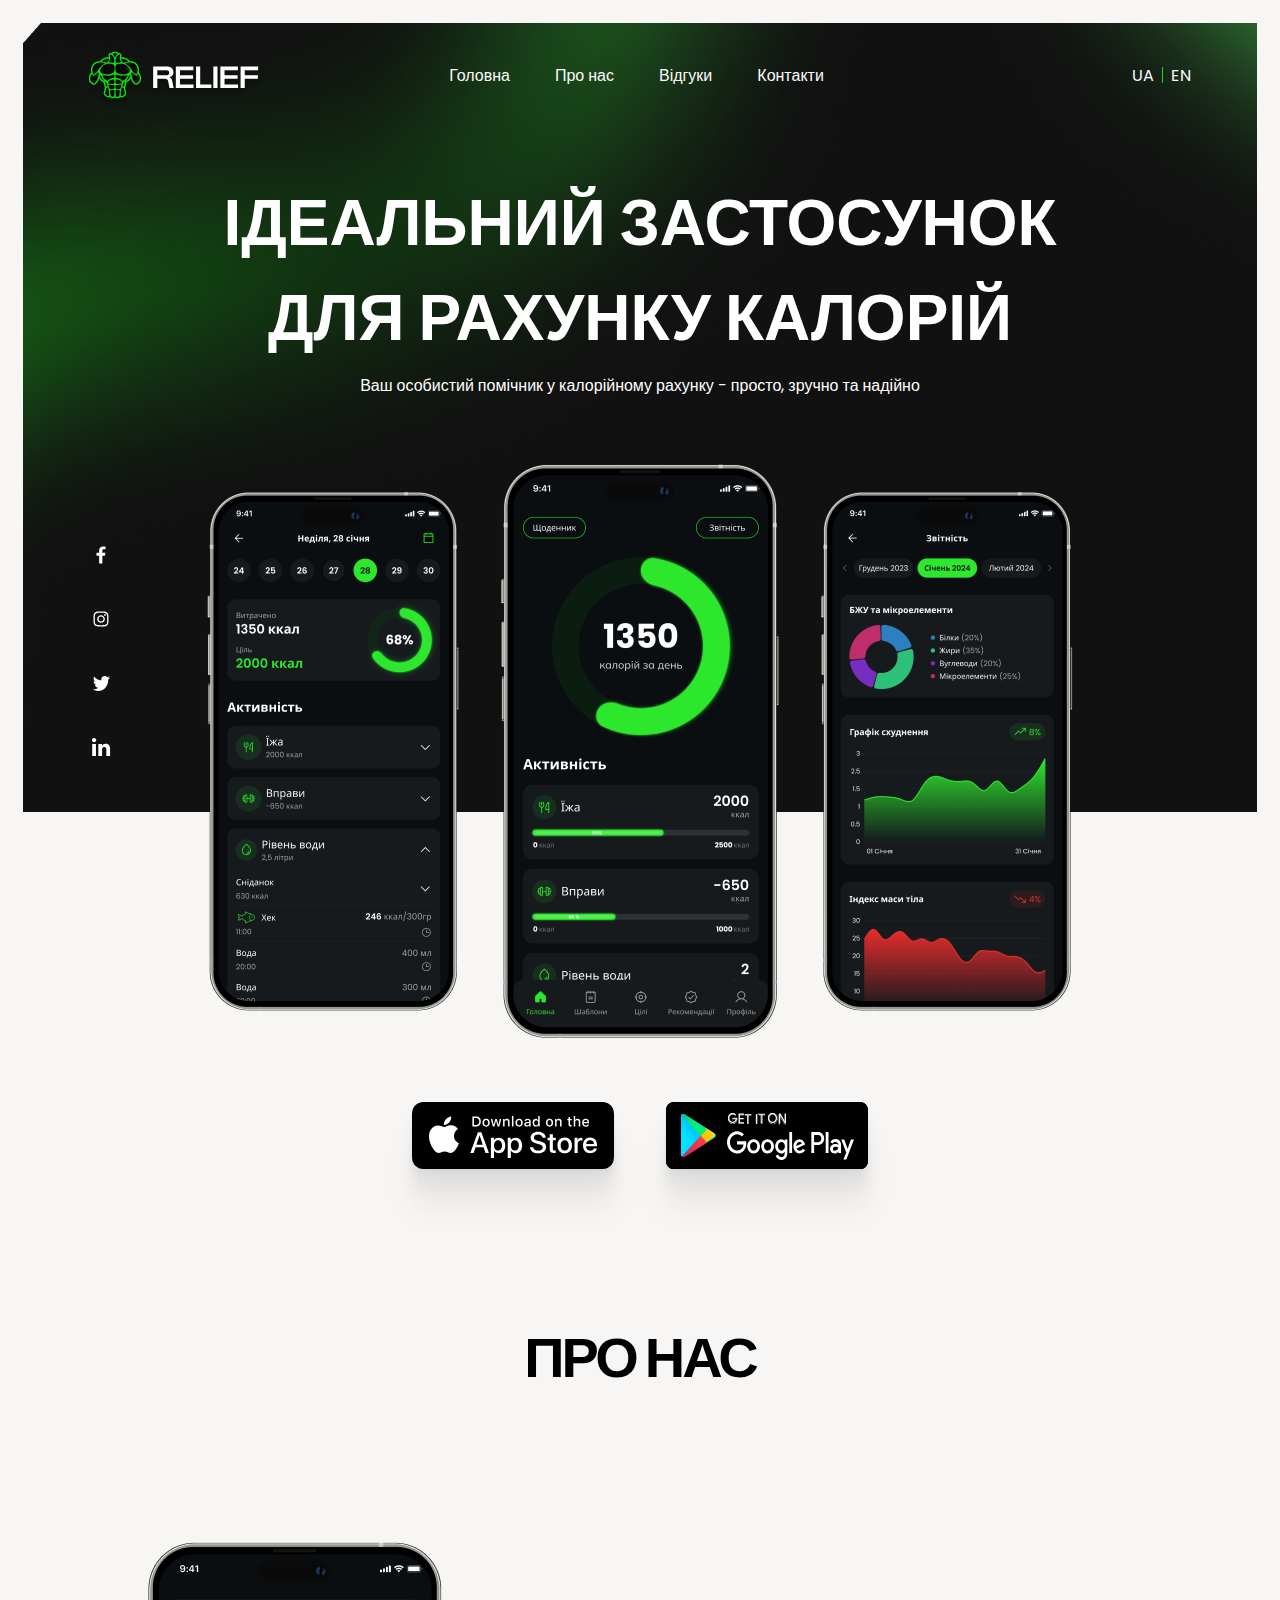
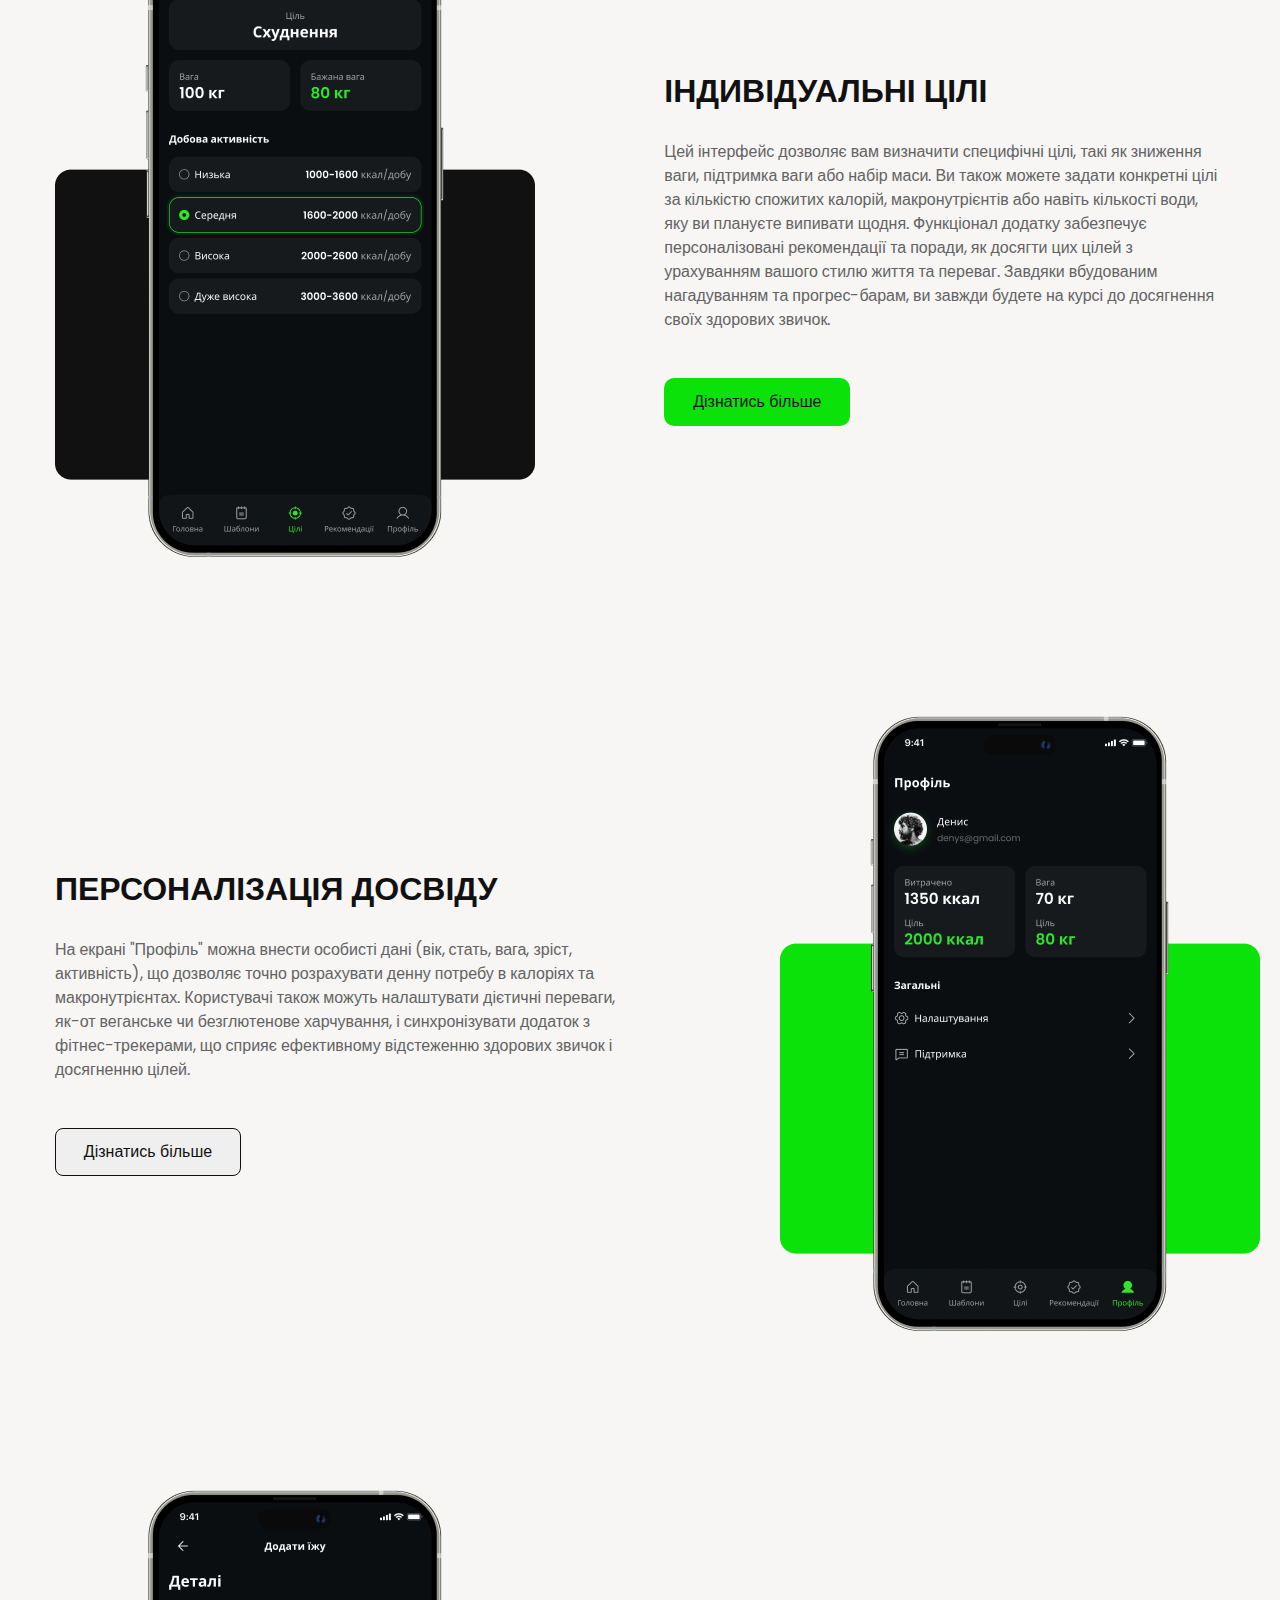
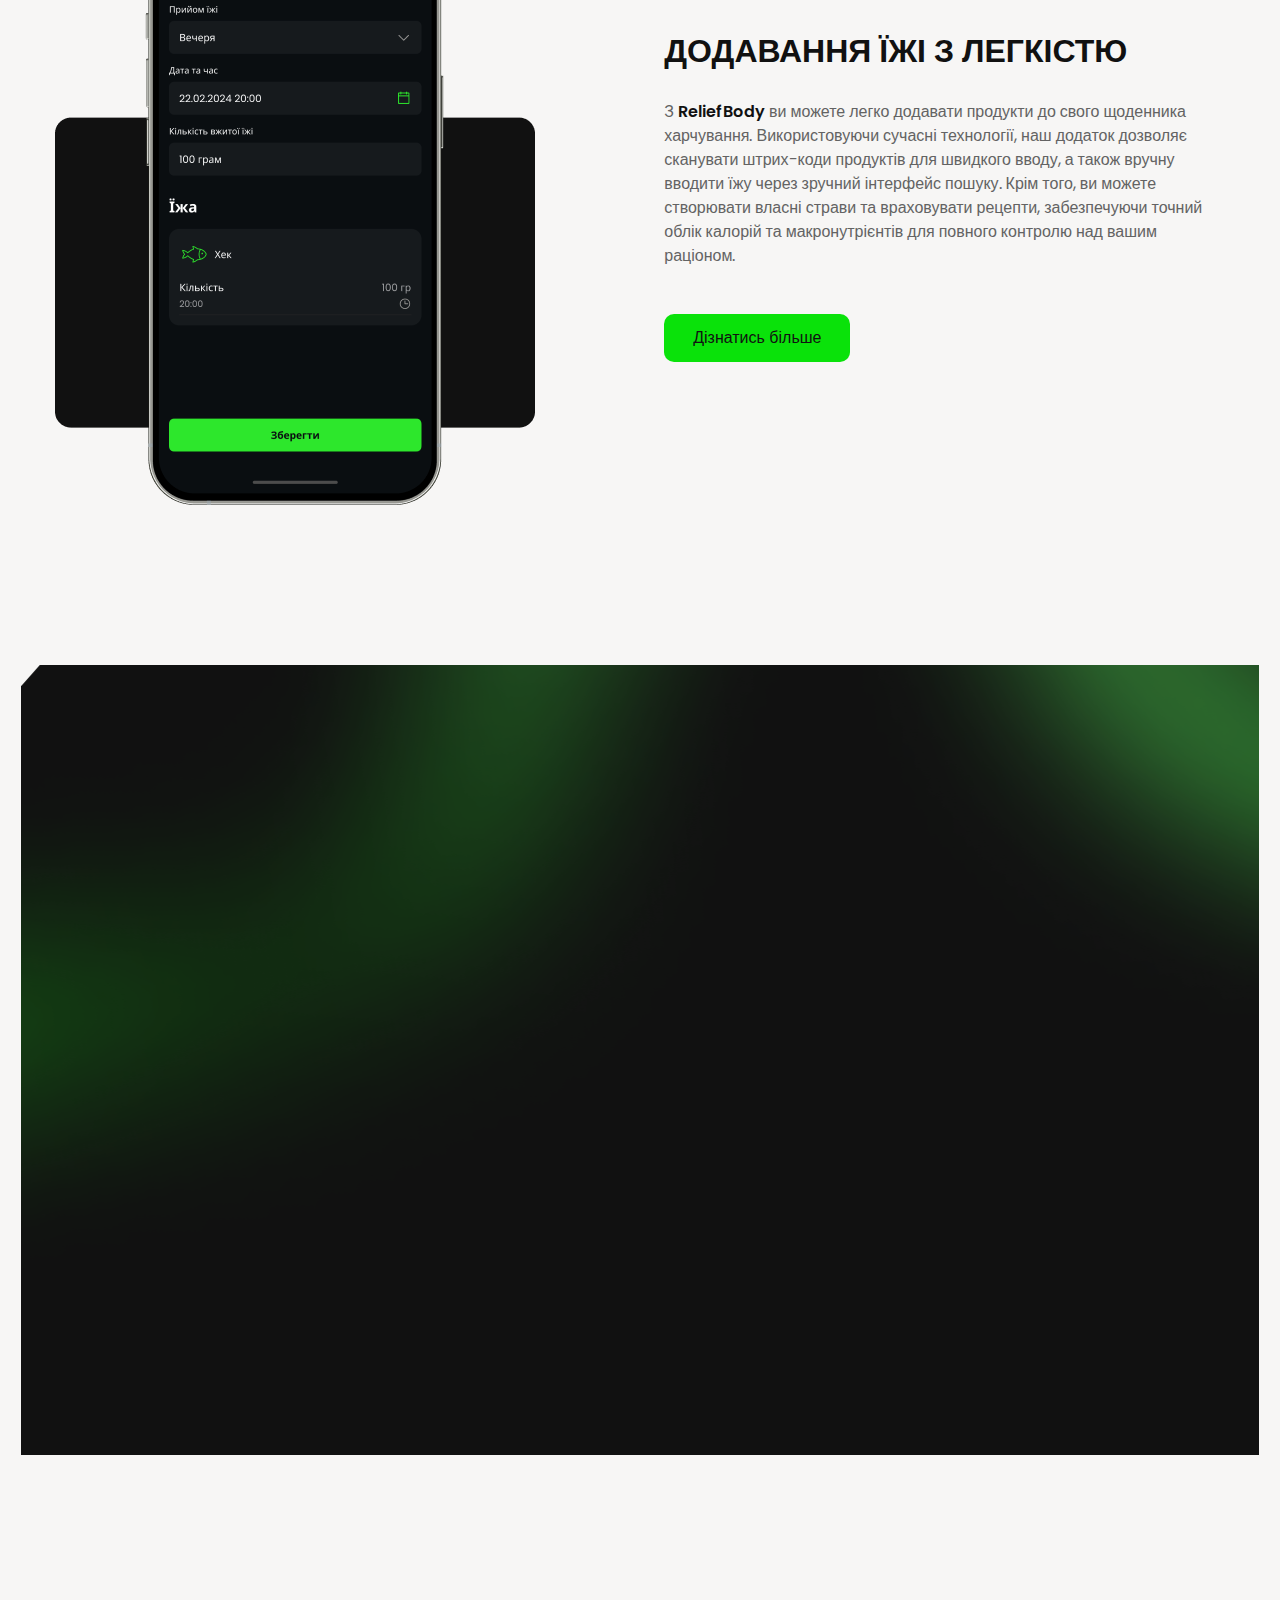
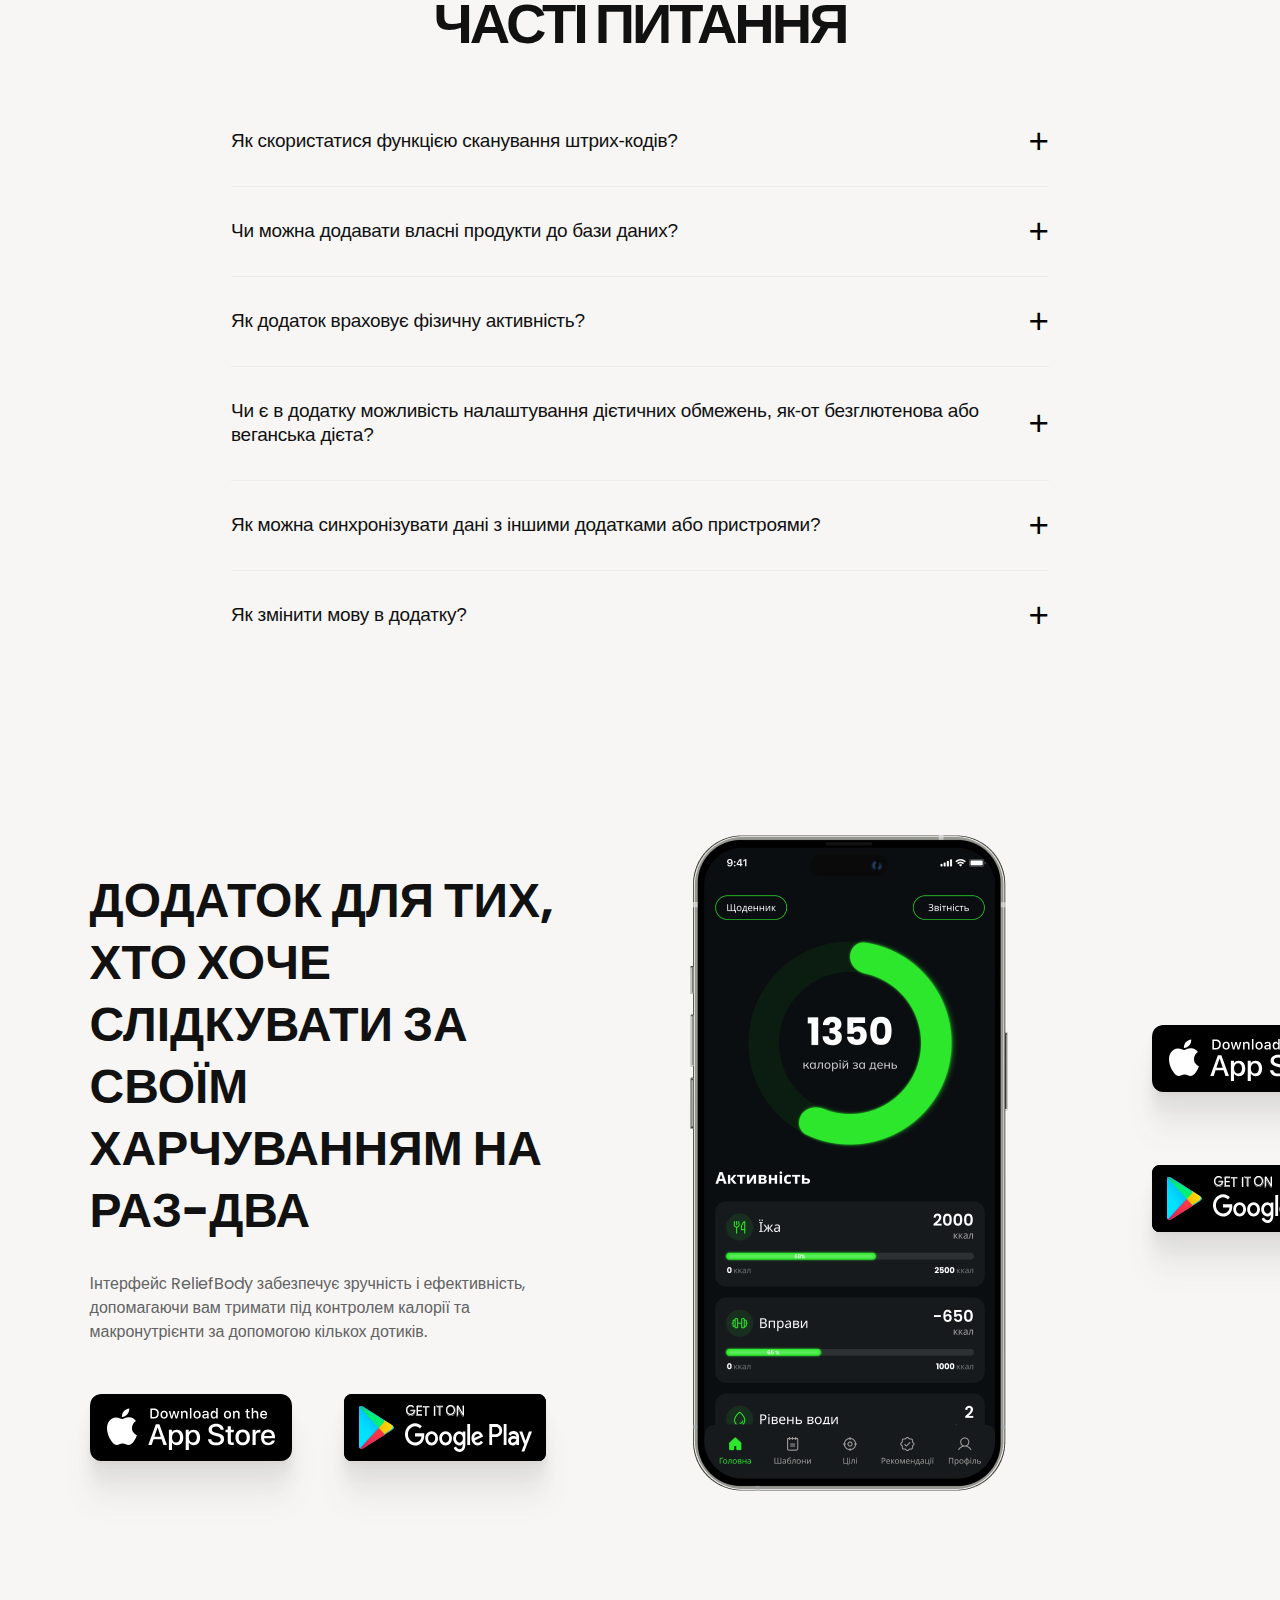
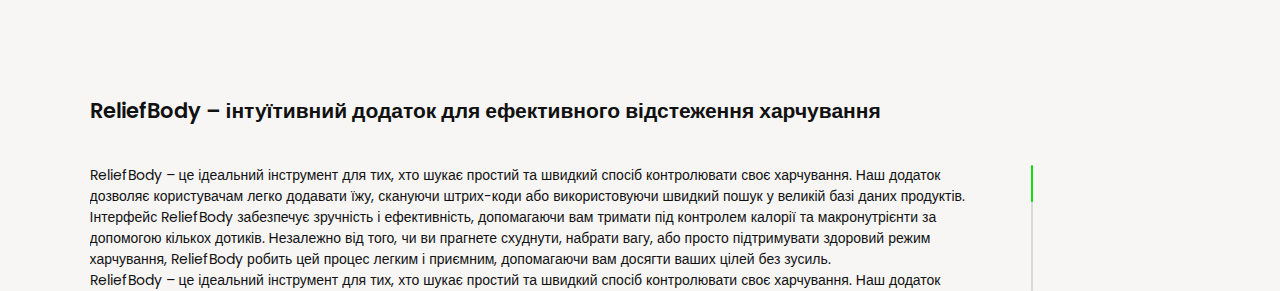
==== index.html @ b436c915 "Add files via upload" ====
<!doctype html>
<html lang="uk">
<head>
    <meta charset="UTF-8">
    <meta name="viewport" content="width=device-width, initial-scale=1, shrink-to-fit=no">
    <meta http-equiv="X-UA-Compatible" content="ie=edge">
    <link rel="stylesheet" href="/static/simplebar.css">
    <link rel="stylesheet" href="/static/style.css">
    <link rel="preconnect" href="https://fonts.googleapis.com">
    <link rel="preconnect" href="https://fonts.gstatic.com" crossorigin>
    <link href="https://fonts.googleapis.com/css2?family=Poppins:wght@100;200;300;400;500;600;700;800;900&display=swap" rel="stylesheet">
    <title>Relife Body</title>
</head>
<body>
    <header class="header">
        <div class="container">
            <div class="header-content">
                <nav class="navbar">
                    <img src="static/images/landingPage1/logo.svg" class="imgForBurger">
                    <div class="nav">
                        <img src="static/images/landingPage1/logo.svg" class="logoNav">
                        <ul class="nav-menu">
                            <li><a href="#">Головна</a></li>
                            <li><a href="#">Про нас</a></li>
                            <li><a href="#">Відгуки</a></li>
                            <li><a href="#">Контакти</a></li>
                        </ul>

                        <div class="social-icons2">
                                <img src="static/images/landingPage1/facebook.svg" alt="Facebook">
                                <img src="static/images/landingPage1/insta.svg" alt="Instagram">
                                <img src="static/images/landingPage1/twitter.svg" alt="Twitter">
                                <img src="static/images/landingPage1/linkedin.svg" alt="LinkedIn">
                        </div>
                        <div class="language-switch">
                            <span>UA</span>
                            <div class="vertical-line"></div>
                            <span>EN</span>
                        </div>
                    </div>
                    <div class="hamburger-menu">
                        <span></span>
                    </div>
                </nav>

                <div class="hero-text">
                    <h1>Ідеальний застосунок<br>для рахунку калорій</h1>
                    <h4>Ваш особистий помічник у калорійному рахунку - просто, зручно та надійно</h4>
                </div>
                <div class="social-icons">
                    <img src="static/images/landingPage1/facebook.svg" alt="Facebook">
                    <img src="static/images/landingPage1/insta.svg" alt="Instagram">
                    <img src="static/images/landingPage1/twitter.svg" alt="Twitter">
                    <img src="static/images/landingPage1/linkedin.svg" alt="LinkedIn">
                </div>
            </div>
        </div>
    </header>

    <div class="phone-photo">
        <img src="static/images/landingPage1/mockupsLeft.png" class="m">
        <img src="static/images/landingPage1/mockupsCentral.png" class="mCentral">
        <img src="static/images/landingPage1/mockupsRight.png" class="m">
    </div>

    <section class="about-section">
        <div class="container">
            <div class="download-links">
                <a href="#"><img src="static/images/landingPage1/AppleDownload.svg" alt="Download on Apple"></a>
                <a href="#"><img src="static/images/landingPage1/GoogleDownload.svg" alt="Download on Google"></a>
            </div>
            <h1>Про нас</h1>
            <div class="features">
                <div class="feature-item">
                    <img src="static/images/landingPage1/iPhone15PlusWithRectangl1.png" class="phone1">
                    <div class="feature-text">
                        <h2>Індивідуальні Цілі</h2>
                        <p>Цей інтерфейс дозволяє вам визначити специфічні цілі, такі як
                            зниження ваги, підтримка ваги або набір маси. Ви також можете
                            задати конкретні цілі за кількістю спожитих калорій, макронутрієнтів
                            або навіть кількості води, яку ви плануєте випивати щодня. Функціонал
                            додатку забезпечує персоналізовані рекомендації та поради, як досягти цих
                            цілей з урахуванням вашого стилю життя та переваг. Завдяки вбудованим нагадуванням
                            та прогрес-барам, ви завжди будете на курсі до досягнення своїх здорових звичок.</p>
                        <button class="button1">Дізнатись більше</button>
                    </div>
                </div>
                <div class="feature-item reverse">
                    <img src="static/images/landingPage1/iPhone15PlusWithRectangl2.png" class="phone2">
                    <div class="feature-text reverse">
                        <h2>Персоналізація досвіду</h2>
                        <p>На екрані "Профіль" можна внести особисті дані (вік, стать, вага, зріст, активність),
                            що дозволяє точно розрахувати денну потребу в калоріях та макронутрієнтах.
                            Користувачі також можуть налаштувати дієтичні переваги, як-от веганське чи безглютенове
                            харчування, і синхронізувати додаток з фітнес-трекерами, що сприяє ефективному відстеженню
                            здорових звичок і досягненню цілей.</p>
                        <button class="button2">Дізнатись більше</button>
                    </div>
                </div>
                <div class="feature-item">
                    <img src="static/images/landingPage1/iPhone15PlusWithRectangl3.png" class="phone3">
                    <div class="feature-text">
                        <h2>Додавання їжі з легкістю</h2>
                        <p>З <span class="highlight">ReliefBody</span> ви можете легко додавати продукти
                            до свого щоденника харчування. Використовуючи сучасні технології, наш додаток
                            дозволяє сканувати штрих-коди продуктів для швидкого вводу, а також вручну
                            вводити їжу через зручний інтерфейс пошуку. Крім того, ви можете створювати
                            власні страви та враховувати рецепти, забезпечуючи точний облік калорій та
                            макронутрієнтів для повного контролю над вашим раціоном.</p>
                        <button class="button1">Дізнатись більше</button>
                    </div>
                </div>
            </div>
        </div>
    </section>

    <section class="testimonials"><!--
        <div class="container">
            <h1>Наші клієнти</h1>
            <div class="testimonial-item">

                <div class="text-item">
                    <img src="static/images/landingPage1/stars.svg" alt="Stars">
                    <p>Інтерфейс інтуїтивний, а велика база продуктів та функція сканування штрих-кодів роблять введення їжі легким і швидким. Всім рекомендую!</p>
                    <div class="user-item">
                        <div class="user-info">
                            <img src="static/images/landingPage1/avatar.png" alt="User Avatar">
                            <div class="user-text">
                                <p class="user-name">Alina Sematska</p>
                                <p class="user-role">Designer, Relief Body</p>
                            </div>
                        </div>
                        <div class="new-coments">
                            <img src="static/images/landingPage1/buttonLeft.svg">
                            <img src="static/images/landingPage1/buttonRight.svg">
                        </div>
                    </div>
                </div>
                <img src="static/images/landingPage1/userPhoto.png" class="user-photo">
            </div>
        </div>-->
    </section>

    <section class="faq">
        <div class="container">
            <h1>Часті питання</h1>
            <div class="faq-item"  style="border-top: none;">
                <button class="faq-question" onclick="toggleAnswer(this)">
                    <span class="faq-question-text">Як скористатися функцією сканування штрих-кодів?</span>
                    <span class="icon">+</span>
                </button>
                <div class="faq-answer">
                    Щоб скористатися функцією сканування штрих-кодів у додатку CalorieCount+, виконайте наступні кроки:
                    <ol>
                        <li>Відкрийте додаток та перейдіть до розділу додавання нового продукту в свій щоденник харчування.</li>
                        <li>Натисніть на іконку штрих-коду, яка знаходиться поруч з полем пошуку продукту. Це активує камеру вашого пристрою.</li>
                        <li>Наведіть камеру на штрих-код продукту, який ви хочете додати. Переконайтеся, що штрих-код чітко видно і знаходиться у рамці камери.</li>
                        <li>Дочекайтеся, поки додаток сканує штрих-код. Це займе лише кілька секунд.</li>
                        <li>Після успішного сканування, інформація про продукт автоматично з'явиться у вашому журналі харчування. Ви можете перевірити або відредагувати кількість продукту, перш ніж зберегти запис.</li>
                    </ol>
                </div>
            </div>
            <div class="faq-item">
                <button class="faq-question" onclick="toggleAnswer(this)">
                    <span class="faq-question-text">Чи можна додавати власні продукти до бази даних?</span>
                    <span class="icon">+</span>
                </button>
                <div class="faq-answer">
                    Щоб скористатися функцією сканування штрих-кодів у додатку CalorieCount+, виконайте наступні кроки:
                    <ol>
                        <li>Відкрийте додаток та перейдіть до розділу додавання нового продукту в свій щоденник харчування.</li>
                        <li>Натисніть на іконку штрих-коду, яка знаходиться поруч з полем пошуку продукту. Це активує камеру вашого пристрою.</li>
                        <li>Наведіть камеру на штрих-код продукту, який ви хочете додати. Переконайтеся, що штрих-код чітко видно і знаходиться у рамці камери.</li>
                        <li>Дочекайтеся, поки додаток сканує штрих-код. Це займе лише кілька секунд.</li>
                        <li>Після успішного сканування, інформація про продукт автоматично з'явиться у вашому журналі харчування. Ви можете перевірити або відредагувати кількість продукту, перш ніж зберегти запис.</li>
                    </ol>
                </div>
            </div>
            <div class="faq-item">
                <button class="faq-question" onclick="toggleAnswer(this)">
                    <span class="faq-question-text">Як додаток враховує фізичну активність?</span>
                    <span class="icon">+</span>
                </button>
                <div class="faq-answer">
                    Щоб скористатися функцією сканування штрих-кодів у додатку CalorieCount+, виконайте наступні кроки:
                    <ol>
                        <li>Відкрийте додаток та перейдіть до розділу додавання нового продукту в свій щоденник харчування.</li>
                        <li>Натисніть на іконку штрих-коду, яка знаходиться поруч з полем пошуку продукту. Це активує камеру вашого пристрою.</li>
                        <li>Наведіть камеру на штрих-код продукту, який ви хочете додати. Переконайтеся, що штрих-код чітко видно і знаходиться у рамці камери.</li>
                        <li>Дочекайтеся, поки додаток сканує штрих-код. Це займе лише кілька секунд.</li>
                        <li>Після успішного сканування, інформація про продукт автоматично з'явиться у вашому журналі харчування. Ви можете перевірити або відредагувати кількість продукту, перш ніж зберегти запис.</li>
                    </ol>
                </div>
            </div>
            <div class="faq-item">
                <button class="faq-question" onclick="toggleAnswer(this)">
                    <span class="faq-question-text">Чи є в додатку можливість налаштування дієтичних обмежень, як-от безглютенова або веганська дієта?</span>
                    <span class="icon">+</span>
                </button>
                <div class="faq-answer">
                    Щоб скористатися функцією сканування штрих-кодів у додатку CalorieCount+, виконайте наступні кроки:
                    <ol>
                        <li>Відкрийте додаток та перейдіть до розділу додавання нового продукту в свій щоденник харчування.</li>
                        <li>Натисніть на іконку штрих-коду, яка знаходиться поруч з полем пошуку продукту. Це активує камеру вашого пристрою.</li>
                        <li>Наведіть камеру на штрих-код продукту, який ви хочете додати. Переконайтеся, що штрих-код чітко видно і знаходиться у рамці камери.</li>
                        <li>Дочекайтеся, поки додаток сканує штрих-код. Це займе лише кілька секунд.</li>
                        <li>Після успішного сканування, інформація про продукт автоматично з'явиться у вашому журналі харчування. Ви можете перевірити або відредагувати кількість продукту, перш ніж зберегти запис.</li>
                    </ol>
                </div>
            </div>
            <div class="faq-item">
                <button class="faq-question" onclick="toggleAnswer(this)">
                    <span class="faq-question-text">Як можна синхронізувати дані з іншими додатками або пристроями?</span>
                    <span class="icon">+</span>
                </button>
                <div class="faq-answer">
                    Щоб скористатися функцією сканування штрих-кодів у додатку CalorieCount+, виконайте наступні кроки:
                    <ol>
                        <li>Відкрийте додаток та перейдіть до розділу додавання нового продукту в свій щоденник харчування.</li>
                        <li>Натисніть на іконку штрих-коду, яка знаходиться поруч з полем пошуку продукту. Це активує камеру вашого пристрою.</li>
                        <li>Наведіть камеру на штрих-код продукту, який ви хочете додати. Переконайтеся, що штрих-код чітко видно і знаходиться у рамці камери.</li>
                        <li>Дочекайтеся, поки додаток сканує штрих-код. Це займе лише кілька секунд.</li>
                        <li>Після успішного сканування, інформація про продукт автоматично з'явиться у вашому журналі харчування. Ви можете перевірити або відредагувати кількість продукту, перш ніж зберегти запис.</li>
                    </ol>
                </div>
            </div>
            <div class="faq-item">
                <button class="faq-question" onclick="toggleAnswer(this)">
                    <span class="faq-question-text">Як змінити мову в додатку?</span>
                    <span class="icon">+</span>
                </button>
                <div class="faq-answer">
                    Щоб скористатися функцією сканування штрих-кодів у додатку CalorieCount+, виконайте наступні кроки:
                    <ol>
                        <li>Відкрийте додаток та перейдіть до розділу додавання нового продукту в свій щоденник харчування.</li>
                        <li>Натисніть на іконку штрих-коду, яка знаходиться поруч з полем пошуку продукту. Це активує камеру вашого пристрою.</li>
                        <li>Наведіть камеру на штрих-код продукту, який ви хочете додати. Переконайтеся, що штрих-код чітко видно і знаходиться у рамці камери.</li>
                        <li>Дочекайтеся, поки додаток сканує штрих-код. Це займе лише кілька секунд.</li>
                        <li>Після успішного сканування, інформація про продукт автоматично з'явиться у вашому журналі харчування. Ви можете перевірити або відредагувати кількість продукту, перш ніж зберегти запис.</li>
                    </ol>
                </div>
            </div>
        </div>
    </section>

    <section class="final-info">
        <div class="container">
            <div class="final-content">
                <div class="content">
                    <div>
                        <h1>Додаток для тих, хто хоче слідкувати за своїм харчуванням на раз-два</h1>
                        <p>Інтерфейс ReliefBody забезпечує зручність і ефективність, допомагаючи вам тримати під контролем калорії та макронутрієнти за допомогою кількох дотиків.</p>
                    </div>
                    <div class="download-links2">
                        <a href="#"><img src="static/images/landingPage1/AppleDownload.svg" alt="Download on Apple"></a>
                        <a href="#"><img src="static/images/landingPage1/GoogleDownload.svg" alt="Download on Google"></a>
                    </div>
                </div>
                <img src="static/images/landingPage1/iPhone15PlusLast.png" alt="Phone">
                <div class="download-links2_2">
                    <a href="#"><img src="static/images/landingPage1/AppleDownload.svg" alt="Download on Apple"></a>
                    <a href="#"><img src="static/images/landingPage1/GoogleDownload.svg" alt="Download on Google"></a>
                </div>
            </div>
            <div class="scrolling-container">
                <h2>ReliefBody – інтуїтивний додаток для ефективного відстеження харчування</h2>
                <div class="scrolling-text" data-simplebar>
                    <p>ReliefBody – це ідеальний інструмент для тих, хто шукає простий та швидкий спосіб контролювати своє харчування. Наш додаток дозволяє користувачам легко додавати їжу, скануючи штрих-коди або використовуючи швидкий пошук у великій базі даних продуктів. Інтерфейс ReliefBody забезпечує зручність і ефективність, допомагаючи вам тримати під контролем калорії та макронутрієнти за допомогою кількох дотиків. Незалежно від того, чи ви прагнете схуднути, набрати вагу, або просто підтримувати здоровий режим харчування, ReliefBody робить цей процес легким і приємним, допомагаючи вам досягти ваших цілей без зусиль.</p>
                    <p>ReliefBody – це ідеальний інструмент для тих, хто шукає простий та швидкий спосіб контролювати своє харчування. Наш додаток дозволяє користувачам легко додавати їжу, скануючи штрих-коди або використовуючи швидкий пошук у великій базі даних продуктів. Інтерфейс ReliefBody забезпечує зручність і ефективність, допомагаючи вам тримати під контролем калорії та макронутрієнти за допомогою кількох дотиків. Незалежно від того, чи ви прагнете схуднути, набрати вагу, або просто підтримувати здоровий режим харчування, ReliefBody робить цей процес легким і приємним, допомагаючи вам досягти ваших цілей без зусиль.</p>
                    <p>ReliefBody – це ідеальний інструмент для тих, хто шукає простий та швидкий спосіб контролювати своє харчування. Наш додаток дозволяє користувачам легко додавати їжу, скануючи штрих-коди або використовуючи швидкий пошук у великій базі даних продуктів. Інтерфейс ReliefBody забезпечує зручність і ефективність, допомагаючи вам тримати під контролем калорії та макронутрієнти за допомогою кількох дотиків. Незалежно від того, чи ви прагнете схуднути, набрати вагу, або просто підтримувати здоровий режим харчування, ReliefBody робить цей процес легким і приємним, допомагаючи вам досягти ваших цілей без зусиль.</p>
                    <p>ReliefBody – це ідеальний інструмент для тих, хто шукає простий та швидкий спосіб контролювати своє харчування. Наш додаток дозволяє користувачам легко додавати їжу, скануючи штрих-коди або використовуючи швидкий пошук у великій базі даних продуктів. Інтерфейс ReliefBody забезпечує зручність і ефективність, допомагаючи вам тримати під контролем калорії та макронутрієнти за допомогою кількох дотиків. Незалежно від того, чи ви прагнете схуднути, набрати вагу, або просто підтримувати здоровий режим харчування, ReliefBody робить цей процес легким і приємним, допомагаючи вам досягти ваших цілей без зусиль.</p>
                </div>
            </div>
        </div>
    </section>
    <!--
    <footer class="footer">
        <div class="container">
            <div class="footer-content">
                <div class="footer-logo">
                    <img src="static/images/landingPage1/logo.svg" alt="Logo">
                    <p>Інтуїтивний Додаток для Ефективного Відстеження Харчування</p>
                </div>
                <div class="footer-links">
                    <ul class="nav-menu">
                        <li><a href="#">Головна</a></li>
                        <li><a href="#">Про нас</a></li>
                        <li><a href="#">Відгуки</a></li>
                        <li><a href="#">Контакти</a></li>
                    </ul>
                </div>
                <div class="download-links">
                    <h3>Завантажити додаток</h3>
                    <a href="#"><img src="static/images/landingPage1/AppleDownload2.svg" alt="Download on Apple"></a>
                    <a href="#"><img src="static/images/landingPage1/GoogleDownload2.svg" alt="Download on Google"></a>
                </div>
            </div>
            <div class="footer-bottom">
                <p>© 2024 ReliefBody. Всі права захищені</p>
                <div class="social-icons">
                    <img src="static/images/landingPage1/facebook.svg" alt="Facebook">
                    <img src="static/images/landingPage1/insta.svg" alt="Instagram">
                    <img src="static/images/landingPage1/twitter.svg" alt="Twitter">
                    <img src="static/images/landingPage1/linkedin.svg" alt="LinkedIn">
                </div>
            </div>
        </div>
    </footer>
    -->
    <script src="/static/simplebar.js"></script>
    <script src="/static/script.js"></script>
</body>
</html>
---- static/simplebar.css ----
[data-simplebar] {
  position: relative;
  flex-direction: column;
  flex-wrap: wrap;
  justify-content: flex-start;
  align-content: flex-start;
  align-items: flex-start;
}

.simplebar-wrapper {
  overflow: hidden;
  width: inherit;
  height: inherit;
  max-width: inherit;
  max-height: inherit;
}

.simplebar-mask {
  direction: inherit;
  position: absolute;
  overflow: hidden;
  padding: 0;
  margin: 0;
  left: 0;
  top: 0;
  bottom: 0;
  right: 0;
  width: auto !important;
  height: auto !important;
  z-index: 0;
}

.simplebar-offset {
  direction: inherit !important;
  box-sizing: inherit !important;
  resize: none !important;
  position: absolute;
  top: 0;
  left: 0;
  bottom: 0;
  right: 0;
  padding: 0;
  margin: 0;
  -webkit-overflow-scrolling: touch;
}

.simplebar-content-wrapper {
  direction: inherit;
  box-sizing: border-box !important;
  position: relative;
  display: block;
  height: 100%; /* Required for horizontal native scrollbar to not appear if parent is taller than natural height */
  width: auto;
  max-width: 100%; /* Not required for horizontal scroll to trigger */
  max-height: 100%; /* Needed for vertical scroll to trigger */
  overflow: auto;
  scrollbar-width: none;
  -ms-overflow-style: none;
}

.simplebar-content-wrapper::-webkit-scrollbar,
.simplebar-hide-scrollbar::-webkit-scrollbar {
  display: none;
  width: 0;
  height: 0;
}

.simplebar-content:before,
.simplebar-content:after {
  content: ' ';
  display: table;
}

.simplebar-placeholder {
  max-height: 100%;
  max-width: 100%;
  width: 100%;
  pointer-events: none;
}

.simplebar-height-auto-observer-wrapper {
  box-sizing: inherit !important;
  height: 100%;
  width: 100%;
  max-width: 1px;
  position: relative;
  float: left;
  max-height: 1px;
  overflow: hidden;
  z-index: -1;
  padding: 0;
  margin: 0;
  pointer-events: none;
  flex-grow: inherit;
  flex-shrink: 0;
  flex-basis: 0;
}

.simplebar-height-auto-observer {
  box-sizing: inherit;
  display: block;
  opacity: 0;
  position: absolute;
  top: 0;
  left: 0;
  height: 1000%;
  width: 1000%;
  min-height: 1px;
  min-width: 1px;
  overflow: hidden;
  pointer-events: none;
  z-index: -1;
}

.simplebar-track {
  z-index: 1;
  position: absolute;
  right: 0;
  bottom: 0;
  pointer-events: none;
  overflow: hidden;
}

[data-simplebar].simplebar-dragging {
  pointer-events: none;
  -webkit-touch-callout: none;
  -webkit-user-select: none;
  -khtml-user-select: none;
  -moz-user-select: none;
  -ms-user-select: none;
  user-select: none;
}

[data-simplebar].simplebar-dragging .simplebar-content {
  pointer-events: none;
  -webkit-touch-callout: none;
  -webkit-user-select: none;
  -khtml-user-select: none;
  -moz-user-select: none;
  -ms-user-select: none;
  user-select: none;
}

[data-simplebar].simplebar-dragging .simplebar-track {
  pointer-events: all;
}

.simplebar-scrollbar {
  position: absolute;
  left: 0;
  right: 0;
  min-height: 10px;
}

.simplebar-scrollbar:before {
  position: absolute;
  content: '';
  background: black;
  border-radius: 7px;
  left: 2px;
  right: 2px;
  opacity: 0;
  transition: opacity 0.2s 0.5s linear;
}

.simplebar-scrollbar.simplebar-visible:before {
  opacity: 0.5;
  transition-delay: 0s;
  transition-duration: 0s;
}

.simplebar-track.simplebar-vertical {
  top: 0;
  width: 11px;
}

.simplebar-scrollbar:before {
  top: 2px;
  bottom: 2px;
  left: 2px;
  right: 2px;
}

.simplebar-track.simplebar-horizontal {
  left: 0;
  height: 11px;
}

.simplebar-track.simplebar-horizontal .simplebar-scrollbar {
  right: auto;
  left: 0;
  top: 0;
  bottom: 0;
  min-height: 0;
  min-width: 10px;
  width: auto;
}

/* Rtl support */
[data-simplebar-direction='rtl'] .simplebar-track.simplebar-vertical {
  right: auto;
  left: 0;
}

.simplebar-dummy-scrollbar-size {
  direction: rtl;
  position: fixed;
  opacity: 0;
  visibility: hidden;
  height: 500px;
  width: 500px;
  overflow-y: hidden;
  overflow-x: scroll;
  -ms-overflow-style: scrollbar !important;
}

.simplebar-dummy-scrollbar-size > div {
  width: 200%;
  height: 200%;
  margin: 10px 0;
}

.simplebar-hide-scrollbar {
  position: fixed;
  left: 0;
  visibility: hidden;
  overflow-y: scroll;
  scrollbar-width: none;
  -ms-overflow-style: none;
}
---- static/style.css ----
html {
    box-sizing: border-box;
    margin: 0;
}

*, *::before, *::after {
    box-sizing: inherit;
}

body {
    max-width: 1440px;
    font-family: "Poppins", sans-serif;
    background: #F7F6F5;
    margin: 0;
    padding: 0;
    align-items: center;
    text-align: center;
    margin: 0 auto;
}

.open {
    display: flex !important;
}

/* header */
.header {
    background-image: url(images/landingPage1/bg.png);
    background-repeat: no-repeat;
    max-width: 1392px;
    min-height: 790px;
    margin: 1.8%;
}

.container {
    max-width: 1240px;
    margin: 0 5.35%;
}

.imgForBurger {
    display: none;
}

.header-content .navbar {
    padding-top: 16px;
    margin-bottom: 64px;
}

.nav .nav-menu {
    display: flex;
    gap: 45px;
    padding-right: 175px;
    list-style: none;
}

.nav a {
    color: #FAFAFA;
    font-size: 16px;
    font-style: normal;
    font-weight: 400;
    line-height: normal;
    text-decoration: none;
}

.social-icons2 {
    display: none;
    gap: 32px;
}

.nav span {
    color: #FAFAFA;
    font-size: 16px;
    font-style: normal;
    font-weight: 400;
    line-height: normal;
}
.nav {
    display: flex;
    align-items: center;
    justify-content: space-between;
}

.language-switch {
    display: flex;
    align-items: center;
    gap: 8px;
}

.vertical-line {
    width: 1px;
    height: 16px;
    background-color: var(--Green, #0AE20A);
}

.hero-text h1 {
    color: #FFF;
    text-align: center;
    font-size: 64px;
    font-style: normal;
    font-weight: 700;
    line-height: normal;
    text-transform: uppercase;
    margin: 0 auto;
    margin-bottom: 8px;
}

.hero-text h4 {
    color: #FFF;
    text-align: center;
    font-size: 16px;
    font-style: normal;
    font-weight: 400;
    line-height: normal;
    margin: 0 auto;
}

.social-icons {
    max-width: 24px;
    display: flex;
    flex-direction: column;
    gap: 40px;
    margin-top: 145px;
}

.hamburger-menu {
    display: none;
    position: relative;
    align-items: center;
    justify-content: flex-end;
    width: 30px;
    height: 18px;
    cursor: pointer;
}

.hamburger-menu span {
    height: 2px;
    width: 100%;
    transform: scale(1);
    background-color: #FFFFFF;
}

.hamburger-menu::before, .hamburger-menu::after {
    content: '';
    position: absolute;
    height: 2px;
    width: 100%;
    background-color: #FFFFFF;
    transition: all 0.3s ease 0s;
}

.hamburger-menu::before { top: 0; }

.hamburger-menu::after { bottom: 0; }

.hamburger-menu.active span { transform: scale(0); }

.hamburger-menu.active::before {
    top: 50%;
    transform: rotate(45deg);
}

.hamburger-menu.active::after {
    top: 50%;
    transform: rotate(-45deg);
}

.phone-photo {
    display: flex;
    align-items: center;
    justify-content: center;
    gap: 40px;
    position: absolute;
    top: 464px;
    left: 50%;
    transform: translateX(-50%);
}

.phone-photo img {
    width: 100%;
    height: auto;
}


/* about section */
.about-section {
    margin-top: 287px;

}

.about-section .container {
    margin: 0 auto;
}

.download-links {
    margin: 0 auto;
    max-width: 451px;
    display: flex;
    justify-content: center;
}


.about-section h1 {
    text-align: center;
    font-size: 56px;
    font-style: normal;
    font-weight: 700;
    line-height: 100%;
    letter-spacing: -3px;
    text-transform: uppercase;
    margin-top: 90px;
}

.features {
    margin-top: 156px;
    display: flex;
    flex-direction: column;
    gap: 159px;
}

.feature-item {
    display: flex;
    align-items: center;
    gap: 60px;
    justify-content: space-evenly;
}

.feature-text {
    display: flex;
    flex-direction: column;
    align-items: flex-start;
    max-width: 596px;
    padding-left: 35px;
    padding-bottom: 25px;
}

.feature-text p {
    color: #636363;
    font-size: 16px;
    font-style: normal;
    font-weight: 400;
    line-height: 24px;
    text-align: left;
    position: relative;
    top: -10px;
}

.feature-text h2 {
    color: var(--Black, #111);
    font-size: 32px;
    font-style: normal;
    font-weight: 600;
    line-height: 100%;
    text-transform: uppercase;
}

.feature-text .highlight {
    color: #111;
    font-size: 16px;
    font-style: normal;
    font-weight: 600;
    line-height: 24px;
}

.button1 {
    border: none; 
    border-radius: 10px;
    background: #0AE20A; width: 186px; height: 48px;
    color: #111111;
    font-size: 16px;
    font-weight: 400;
    line-height: 24px;
    word-wrap: break-word;
    margin-top: 20px;
}

.button2 {
    border-radius: 8px; 
    border: 1px solid #111; width: 186px; height: 48px;
    color: #111111;
    font-size: 16px;
    font-weight: 400;
    line-height: 24px;
    word-wrap: break-word;
    margin-top: 20px;
}

.feature-item.reverse {
    flex-direction: row-reverse;
}

.feature-item.reverse .feature-text {
    margin-left: 35px;
    padding-left: 0;
}

.feature-item.reverse img {
    padding-left: 100px;
}



/*testimonials*/
.testimonials {
    background-image: url(images/landingPage1/bg2.png);
    background-repeat: no-repeat;
    max-width: 1392px;
    min-height: 790px;
    margin: 1.65%;
    margin-top: 160px;
}
/*
.testimonials h1{
    color: #FFF;
    text-align: center;
    font-size: 56px;
    font-style: normal;
    font-weight: 700;
    line-height: 100%;
    letter-spacing: -3px;
    text-transform: uppercase;
    margin-bottom: 80px;
    padding-top: 80px;
}

.testimonial-item {
    display: flex;
}

.user-photo {
    margin-left: 55px;
}

.text-item {
    display: flex;
    flex-wrap: wrap;
    max-width: 556px;
    margin-top: 4.5%;
    margin-left: 35px;
}

.testimonial-item .text-item img {
    max-height: 24px;
    margin-left: 0;
}

.text-item p {
    color: #FFF;
    font-size: 32px;
    font-style: normal;
    font-weight: 500;
    line-height: 42px;
    letter-spacing: -0.64px;
    text-align: left;
    max-width: 520px;
}

.user-item {
    display: flex;
}

.new-coments {
    display: flex;
    align-items: flex-start;
    gap: var(--spacing-4xl, 32px);
    padding-left: 188px;
}

.testimonial-item .new-coments img {
    max-height: 56px;
}

.user-info {
    display: flex;
    margin-bottom: 40px;
    max-height: 56px;
}

.user-text {
    padding-left: 15px;
}

.user-info p {
    margin: 0;
}

.testimonial-item .user-info img {
    max-height: 56px;
    margin-left: 0;

}

.text-item .user-name {
    color: #FFF;
    font-size: 18px;
    font-style: normal;
    font-weight: 600;
    line-height: 28px;
}

.text-item .user-role {
    color: #FFF;
    font-size: 16px;
    font-style: normal;
    font-weight: 400;
    line-height: 24px;
    padding-top: 5px;
}
*/

/*fag*/
.faq {
    max-width: 1240px;
    margin: 11% auto 0;
}


.faq h1 {
    color: #111;
    text-align: center;
    font-size: 56px;
    font-style: normal;
    font-weight: 700;
    line-height: 100%;
    letter-spacing: -3px;
    text-transform: uppercase;
    margin-bottom: 45px;
}

.faq-item {
    max-width: 818px;
    margin: 0 auto;
    display: flex;
    padding: 32px 0px;
    flex-wrap: wrap;
    border-top: 1.5px solid #ECECED;
}

.faq-question {
    width: 100%;
    background: none;
    border: none;
    padding: 0 0;
    text-align: left;
    cursor: pointer;
    position: relative;
    display: flex;
    justify-content: space-between;
    align-items: center;
    max-width: 818px;
}

.faq-question-text {
    color: #111;
    font-size: 19px;
    font-style: normal;
    font-weight: 500;
    line-height: 24px;
    letter-spacing: -0.26px;
}

.faq-question .icon {
    font-size: 35px;
    line-height: 0;
}

.faq-answer {
    height: 0;
    opacity: 0;
    overflow: hidden;
    transition: height 0.5s ease, opacity 0.5s ease;
    color: #636363;
    font-size: 16px;
    font-style: normal;
    font-weight: 400;
    line-height: 21px;
    letter-spacing: -0.05px;
    text-align: left;
    margin-top: 1px;
}

.faq-answer.show {
    opacity: 1;
    height: auto;
}


.faq-answer ol {
    padding-left: 20px;
}

/* final-info*/

.final-info{
    margin-top: 135px;
}

.final-info .container {
    max-width: 1240px;
    margin: 0 7%;
}

.final-content {
    display: flex;
    align-items: center;
}

.final-content img {
    margin-left: 117px;
}

.content {
    max-width: 712px;
    margin-top: 55px;
    text-align: left;
    display: flex;
    flex-wrap: wrap;
    gap: 18px;
}

.content h1 {
    color: #111;
    font-size: 48px;
    font-style: normal;
    font-weight: 700;
    line-height: 62px;
    text-transform: uppercase;
    margin: 20px 0;
}

.content p {
    color: #636363;
    font-size: 16px;
    font-style: normal;
    font-weight: 400;
    line-height: 24px;
    margin: 30px 0;
    max-width: 560px;
}

.download-links2 {
    display: flex;
    margin-left: -26px;
}

.download-links2 img {
    margin: 0;
}

.scrolling-container {
    margin-top: 160px;
}

.scrolling-container h2 {
    color: #111;
    font-size: 21px;
    font-style: normal;
    font-weight: 600;
    line-height: 38px;
    padding-bottom: 18px;
    text-align: left;
}


.scrolling-text {
    max-width: 901px;
    height: 126px;
    padding-right: 42px;
    box-sizing: content-box;
}

.scrolling-text p {
    margin: 0;
    color: #111;
    font-size: 14px;
    font-style: normal;
    font-weight: 400;
    line-height: normal;
    text-align: left;
}

.simplebar-track.simplebar-vertical {
    background-color: #D8D8D8;
    width: 2px;
    border-radius: 5px;
}

.simplebar-scrollbar:before {
    background-color: #0AE20A;
    top: 0;
    bottom: 0;
    left: 0;
    right: 0;
    width: 2px;
    border-radius: 5px;
    opacity: 1;
}

/* Медіа-запити для адаптивних розмірів */
@media (max-width: 1220px) {
    /*testimonials*/
    .text-item p {
        font-size: 26px;
    }

    .user-photo {
        width: 50%;
    }
}

@media (max-width: 1024px) {

    /* header */
    .logoNav, .imgForBurger {
        height: 38px;
    }

    .header {
        min-height: 624px;
    }

    .hero-text h1 {
        font-size: 48px;
        margin-bottom: 4px;
    }

    .hero-text h4 {
        font-size: 15px;
    }

    .social-icons {
        margin-top: 50px;
    }

    .phone-photo {
        gap: 30px;
        top: 350px;
    }

    .phone-photo .m {
        width: 40%;
    }
    
    .phone-photo .mCentral {
        width: 45%;
    }

    .nav .nav-menu {
        padding-right: 70px;
    }

    .download-links {
        padding-left: 3.7%;
    }

    /* about section */
    .feature-item {
        margin: 0 20px;
        gap: 10px;
    }

    .feature-item.reverse img {
        padding-left: 40px; /* Зміщення зображення вліво для .reverse */
    }

    /*testimonials
    .testimonials {
        min-height: 650px;
    }

    .testimonials h1 {
        padding-top: 50px;
    }

    .text-item p {
        font-size: 26px;
    }

    .user-photo {
        width: 40%;
    }*/
}

@media (max-width: 860px) {

    /* about section */
    .about-section {
        margin-top: 150px;
    }

    .download-links {
        padding-left: 1%;
    }

    .about-section h1 {
        margin-top: 40px;
    }

    .features {
        gap: 50px;
        margin-top: 100px;
    }
    .feature-item {
        flex-direction: column;
        justify-content: center;
        gap: 40px;
    }
    .feature-item.reverse {
        flex-direction: column;
    }
    .feature-item img {
        padding-left: 0;
    }

    .feature-item.reverse img {
        padding-left: 0;
    }

    .feature-text {
        padding-left: 0;
        margin-left: 0;
        align-items: center;
    }

    .feature-item.reverse .feature-text {
        margin-left: 0;
    }

    .feature-text p {
        text-align: center;
    }

    /*testimonials
    .testimonials {
        min-height: 550px;
    }

    .testimonials h1 {
        margin-bottom: 35px;
        font-size: 40px;
    }

    .text-item p {
        font-size: 26px;
    }

    .user-photo {
        display: none;
    }*/
}

@media (max-width: 768px) {

    /* header */
    .logoNav, .imgForBurger {
        height: 36px;
    }

    .hero-text h1 {
        font-size: 38px;
    }

    .imgForBurger {
        display: inline !important;
    }

    .logoNav {
        display: none;
    }

    .nav.open {
        display: flex;
    }

    .hamburger-menu { 
        display: flex;
    }

    .navbar {
        display: flex;
        justify-content: space-around;
        align-items: center;
        gap: 50%;
    }

    .phone-photo .m {
        width: 50%;
    }
    
    .phone-photo .mCentral {
        width: 55%;
    }

    .social-icons {
        display: none;
    }

    .nav { 
        display: none;
        background-image: url(images/landingPage1/bg.png);
        background-repeat: no-repeat;
        position: fixed;
        width: 100%;
        max-height: 368px;
        top: 0; bottom: 0; left: 0; right: 0;
        overflow: auto;
        justify-content: space-around;
        gap: 50%;
        flex-direction: column;
        align-items: flex-start;
    }

    .navbar .nav-menu {
        flex-wrap: wrap;
        gap: 24px;
        padding: 0;
        flex-direction: column;
    }
    
    .social-icons2 {
        display: flex;
        max-height: 24px;
    }

    /* about section */
    .about-section {
        margin-top: 200px;
    }

    /*fag*/
    .faq h1 {
        font-size: 35px;
    }
    
    .faq-question-text {
        font-size: 15px;
    }
    
    .faq-question .icon {
        font-size: 25px;
    }
    
    .faq-answer {
        font-size: 14px;
    }
    
}


@media (max-width: 600px) {
    /* header */
    .hero-text h1 {
        font-size: 30px;
    }

    .hero-text h4 {
        max-width: 271px;
    }

    .phone-photo .m {
        display: none;
    }

    .phone-photo .mCentral {
        width: 200%;
    }

    .phone-photo {
        top: 300px
    }

    .header-content .navbar {
        margin-bottom: 30px;
    }

    /* about section */
    .about-section {
        margin-top: 280px;
    }

    .about-section img {
        width: 100%;
    }

}

@media (max-width: 430px) {

    /* header */
    .logoNav, .imgForBurger {
        height: 36px;
    }

    .hero-text h1 {
        font-size: 23px;
    }

    .hero-text h4 {
        max-width: 271px;
    }

    .phone-photo .m {
        display: none;
    }
    
    .phone-photo {
        top: 270px
    }

    .phone-photo .mCentral {
        width: 150%;
    }

    .header-content .navbar {
        margin-bottom: 30px;
    }

    /* about section */
    .download-links {
        padding-left: 0;
    }

    .about-section h1 {
        font-size: 36px;
    }

    .features {
        gap: 20px;
        margin-top: 50px;
    }

    .feature-text p {
        font-size: 14px;
    }
    
    .feature-text h2 {
        font-size: 24px;
    }
    
    .feature-text .highlight {
        font-size: 14px;
    }

    /*testimonials
    .testimonials {
        min-height: 550px;
    }

    .testimonials h1 {
        margin-bottom: 35px;
        font-size: 40px;
    }

    .text-item p {
        font-size: 20px;
    }*/

    /*fag*/
    .faq {
        margin-top: 80px;
    }

    .faq h1 {
        font-size: 28px;
    }
    
    .faq-question-text {
        font-size: 15px;
    }
    
    .faq-question .icon {
        font-size: 25px;
    }
    
    .faq-answer {
        font-size: 14px;
    }
}

@media (max-width: 376px) {

    /* header */
    .phone-photo .mCentral {
        width: 150%;
    }

    .header-content .navbar {
        margin-bottom: 35px;
    }

    .hero-text h1 {
        font-size: 21px;
    }

    /*testimonials
    .testimonials h1 {
        margin-bottom: 30px;
        font-size: 30px;
    }

    .text-item p {
        font-size: 18px;
    }*/
}

@media (max-width: 320px){
    /* about section */
    .about-section {
        margin-top: 180px;
    }

    /*testimonials
    .text-item p {
        font-size: 15px;
    }*/
}
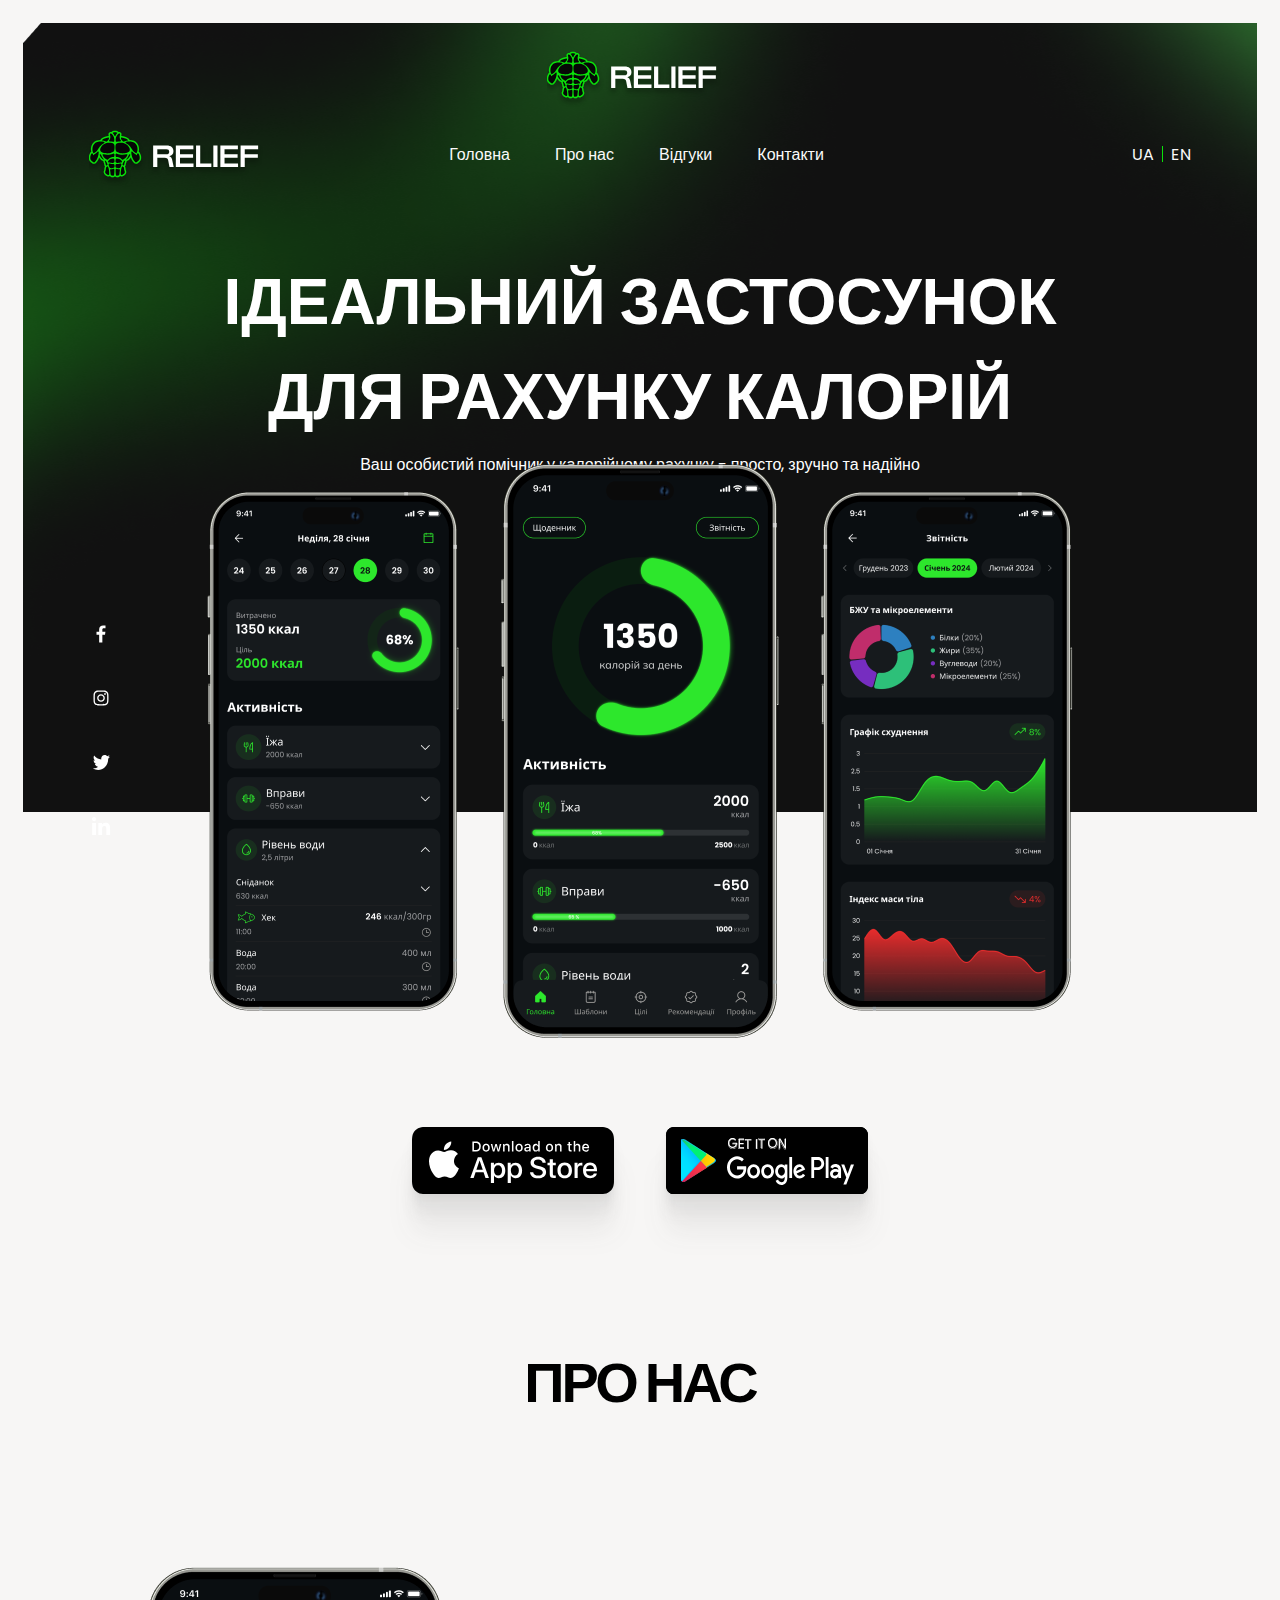
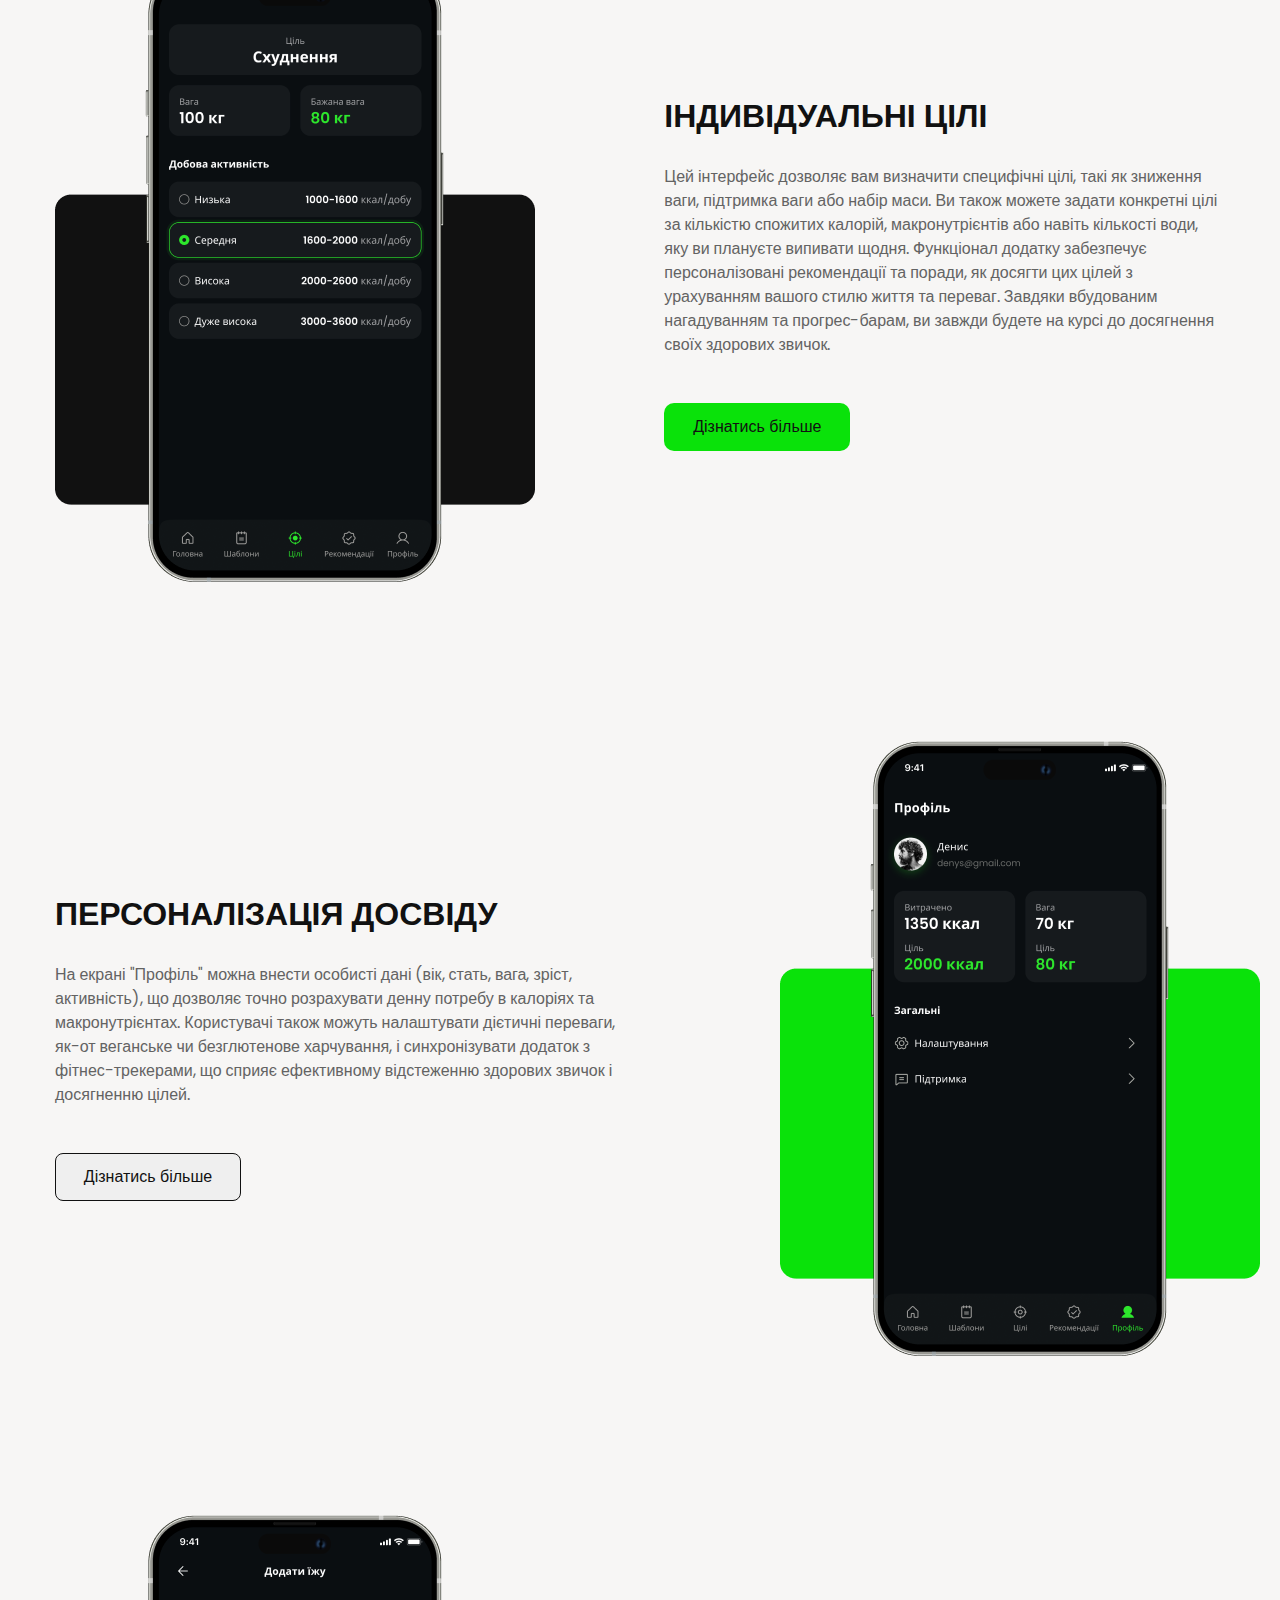
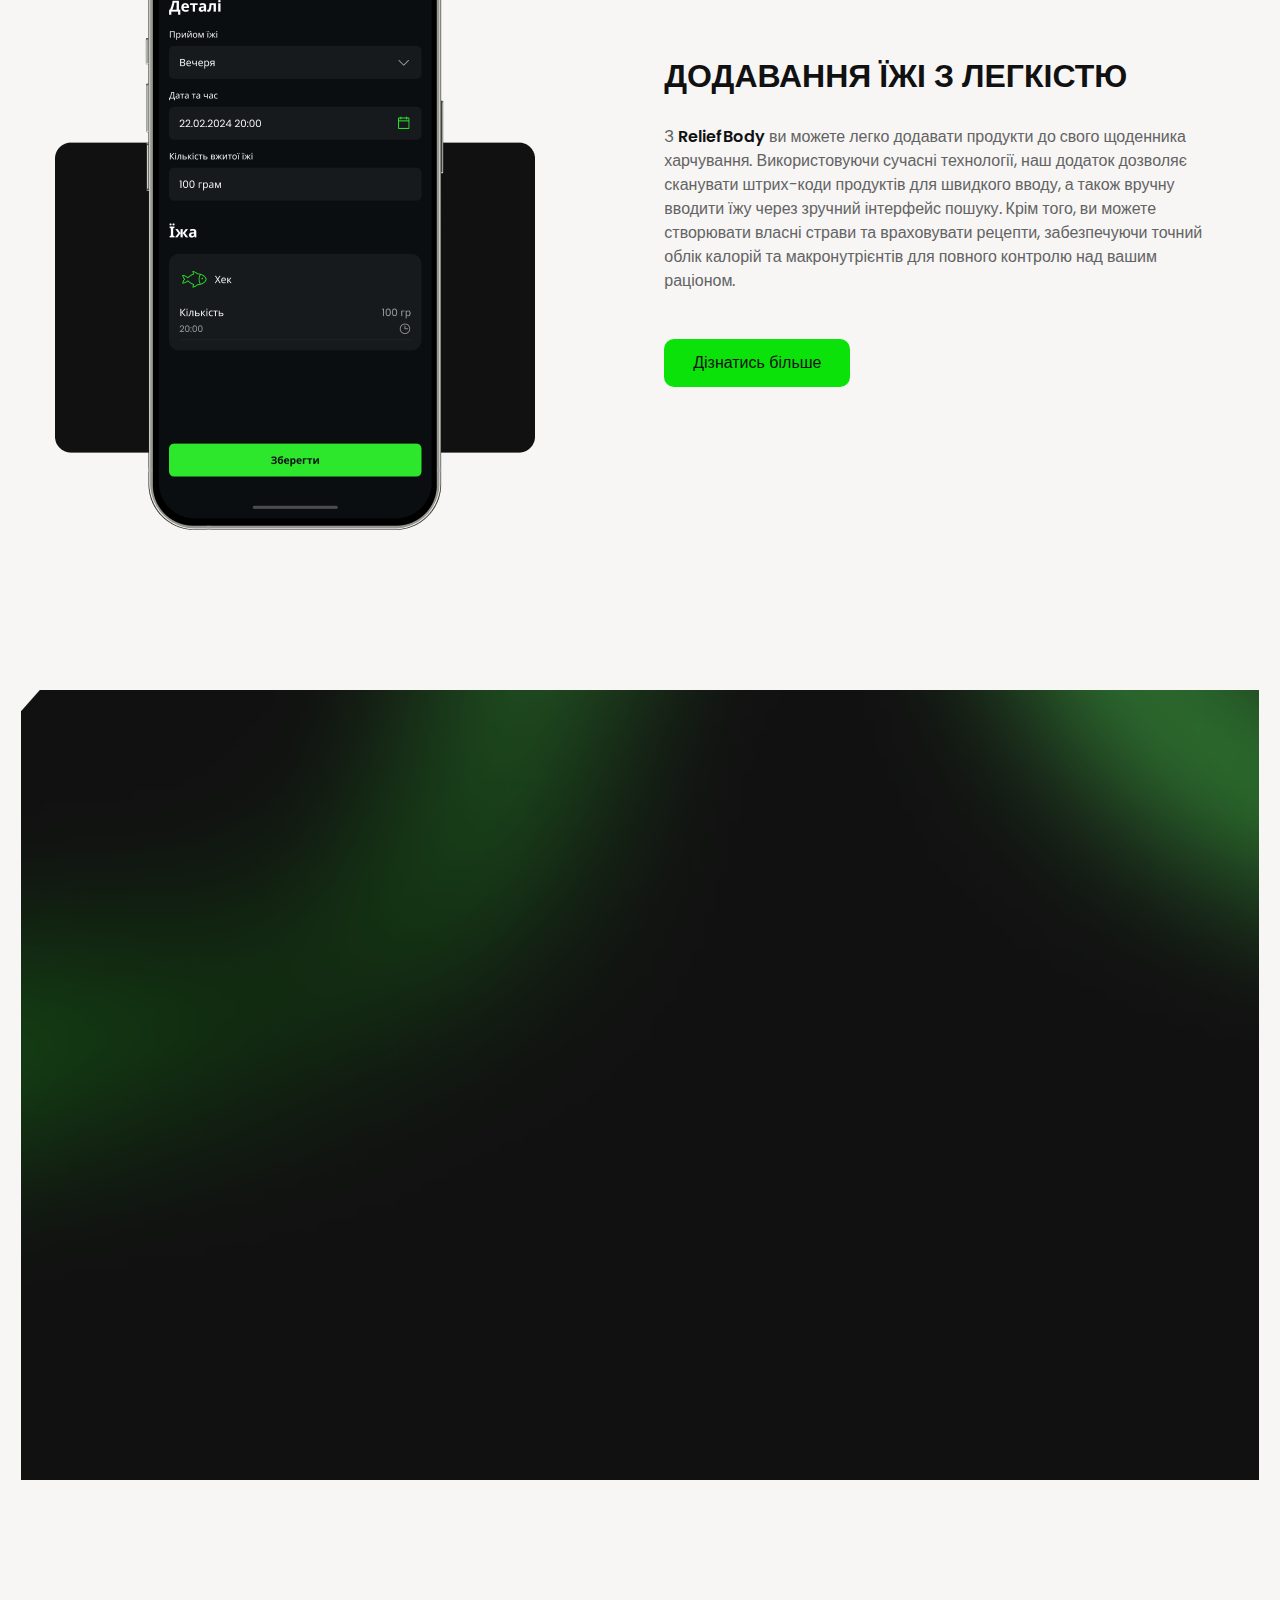
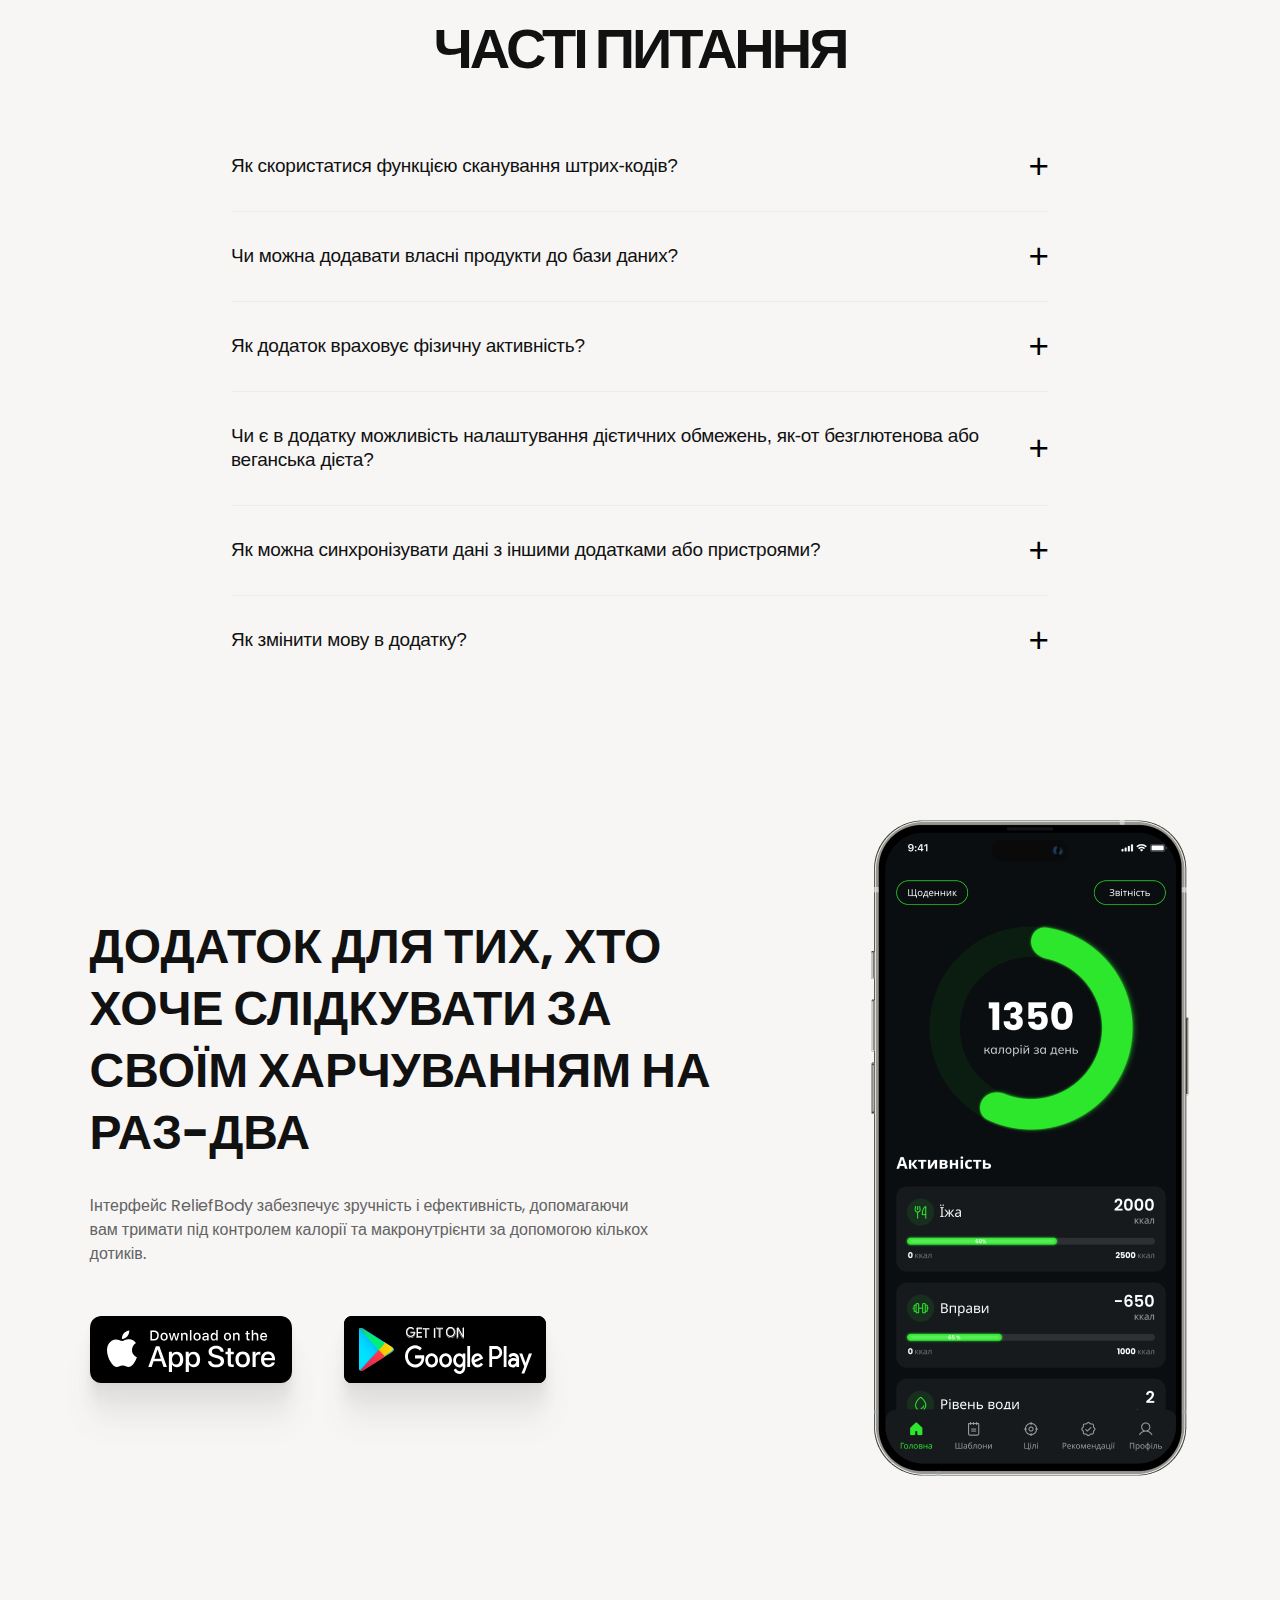
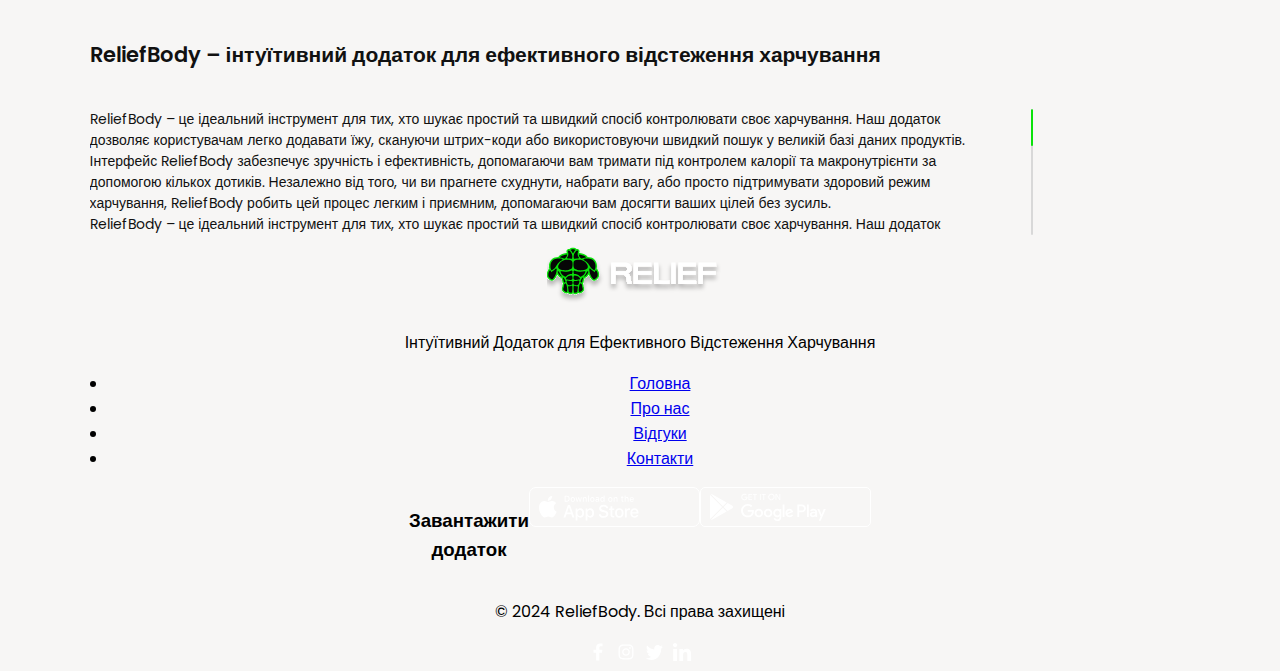
==== commit 189f7ae3: "Add files via upload" ====
--- a/index.html
+++ b/index.html
@@ -4,8 +4,8 @@
     <meta charset="UTF-8">
     <meta name="viewport" content="width=device-width, initial-scale=1, shrink-to-fit=no">
     <meta http-equiv="X-UA-Compatible" content="ie=edge">
-    <link rel="stylesheet" href="/static/simplebar.css">
-    <link rel="stylesheet" href="/static/style.css">
+    <link rel="stylesheet" href="static/simplebar.css">
+    <link rel="stylesheet" href="static/style.css">
     <link rel="preconnect" href="https://fonts.googleapis.com">
     <link rel="preconnect" href="https://fonts.gstatic.com" crossorigin>
     <link href="https://fonts.googleapis.com/css2?family=Poppins:wght@100;200;300;400;500;600;700;800;900&display=swap" rel="stylesheet">
@@ -16,7 +16,7 @@
         <div class="container">
             <div class="header-content">
                 <nav class="navbar">
-                    <img src="static/images/landingPage1/logo.svg" class="imgForBurger">
+                    <img src="static/images/landingPage1/logo.svg" class="logo">
                     <div class="nav">
                         <img src="static/images/landingPage1/logo.svg" class="logoNav">
                         <ul class="nav-menu">
@@ -273,15 +273,15 @@
             </div>
         </div>
     </section>
-    <!--
+
     <footer class="footer">
         <div class="container">
             <div class="footer-content">
-                <div class="footer-logo">
-                    <img src="static/images/landingPage1/logo.svg" alt="Logo">
-                    <p>Інтуїтивний Додаток для Ефективного Відстеження Харчування</p>
-                </div>
-                <div class="footer-links">
+                <div class="footer-info">
+                    <div class="footer-logo">
+                        <img src="static/images/landingPage1/logo.svg" class="logo2">
+                        <p>Інтуїтивний Додаток для Ефективного Відстеження Харчування</p>
+                    </div>
                     <ul class="nav-menu">
                         <li><a href="#">Головна</a></li>
                         <li><a href="#">Про нас</a></li>
@@ -296,18 +296,19 @@
                 </div>
             </div>
             <div class="footer-bottom">
-                <p>© 2024 ReliefBody. Всі права захищені</p>
-                <div class="social-icons">
-                    <img src="static/images/landingPage1/facebook.svg" alt="Facebook">
-                    <img src="static/images/landingPage1/insta.svg" alt="Instagram">
-                    <img src="static/images/landingPage1/twitter.svg" alt="Twitter">
-                    <img src="static/images/landingPage1/linkedin.svg" alt="LinkedIn">
+                <div class="container">
+                    <p>© 2024 ReliefBody. Всі права захищені</p>
+                    <div class="social-icons3">
+                        <img src="static/images/landingPage1/facebook.svg" alt="Facebook">
+                        <img src="static/images/landingPage1/insta.svg" alt="Instagram">
+                        <img src="static/images/landingPage1/twitter.svg" alt="Twitter">
+                        <img src="static/images/landingPage1/linkedin.svg" alt="LinkedIn">
+                    </div>
                 </div>
             </div>
         </div>
     </footer>
-    -->
-    <script src="/static/simplebar.js"></script>
-    <script src="/static/script.js"></script>
+    <script src="static/simplebar.js"></script>
+    <script src="static/script.js"></script>
 </body>
 </html>
--- a/static/style.css
+++ b/static/style.css
@@ -488,7 +488,6 @@
 }
 
 /* final-info*/
-
 .final-info{
     margin-top: 135px;
 }
@@ -539,6 +538,10 @@
 .download-links2 {
     display: flex;
     margin-left: -26px;
+}
+
+.download-links2_2 {
+    display: none;
 }
 
 .download-links2 img {
@@ -677,6 +680,21 @@
     .user-photo {
         width: 40%;
     }*/
+
+    /* final-info*/
+    .final-content img {
+        width: 35%;
+        margin-left: 50px;
+    }
+
+    .download-links2 img {
+        width: 100%;
+        margin-left: 0;
+    }
+
+    .content h1 {
+        font-size: 35px;
+    }
 }
 
 @media (max-width: 860px) {
@@ -745,6 +763,51 @@
     .user-photo {
         display: none;
     }*/
+
+    /*final-info*/
+    .final-info {
+        margin-top: 60px;
+    }
+
+    .final-content {
+        flex-direction: column; /* Змінюємо напрямок flex-елементів на колонковий */
+        align-items: center; /* Вирівнюємо елементи по центру */
+        text-align: center; /* Центруємо текст */
+        margin: 0 auto;
+    }
+
+    .final-content img {
+        margin-left: 0;
+        margin-top: 20px;
+        width: 330px;
+    }
+
+    .content {
+        text-align: center; /* Центруємо текст всередині контенту */
+    }
+
+    .content p {
+        font-size: 15px;
+        margin: 0 auto;
+    }
+
+    .download-links2_2 {
+        display: flex;
+        justify-content: center; /* Центруємо кнопки завантаження */
+        
+    }
+
+    .download-links2_2 img {
+        width: 100%;
+    }
+
+    .download-links2 {
+        display: none;
+    }
+    
+    .scrolling-container {
+        margin-top: 60px;
+    }
 }
 
 @media (max-width: 768px) {
@@ -841,7 +904,25 @@
     .faq-answer {
         font-size: 14px;
     }
-    
+
+    /*final-info*/
+    .content p {
+        max-width: 400px;
+        font-size: 14px;
+        margin: 0 auto;
+    }
+
+    .download-links2_2 img {
+        width: 256px;
+    }
+
+    .scrolling-container h2 {
+        font-size: 18px;
+    }
+
+    .scrolling-text {
+        height: 150px;
+    }
 }
 
 
@@ -880,6 +961,18 @@
         width: 100%;
     }
 
+    /*final-info*/
+    .content h1 {
+        font-size: 28px;
+    }
+
+    .download-links2_2 img {
+        width: 200px;
+    }
+
+    .scrolling-text {
+        height: 200px;
+    }
 }
 
 @media (max-width: 430px) {
@@ -972,6 +1065,31 @@
     
     .faq-answer {
         font-size: 14px;
+    }
+
+    /*final-info*/
+    .final-info {
+        margin-top: 40px;
+    }
+
+    .final-content img {
+        width: 90%;
+    }
+
+    .download-links2_2 img {
+        width: 200px;
+    }
+
+    .content h1 {
+        font-size: 24px;
+    }
+    
+    .scrolling-container {
+        margin-top: 30px;
+    }
+
+    .scrolling-text {
+        height: 250px;
     }
 }
 
@@ -999,6 +1117,19 @@
     .text-item p {
         font-size: 18px;
     }*/
+
+    /*final-info*/
+    .content h1 {
+        font-size: 20px;
+    }
+
+    .download-links2_2 img {
+        width: 180px;
+    }
+
+    .scrolling-text {
+        height: 280px;
+    }
 }
 
 @media (max-width: 320px){
@@ -1011,4 +1142,17 @@
     .text-item p {
         font-size: 15px;
     }*/
+
+    /*final-info*/
+    .content h1 {
+        font-size: 20px;
+    }
+
+    .download-links2_2 img {
+        width: 165px;
+    }
+
+    .scrolling-text {
+        height: 300px;
+    }
 }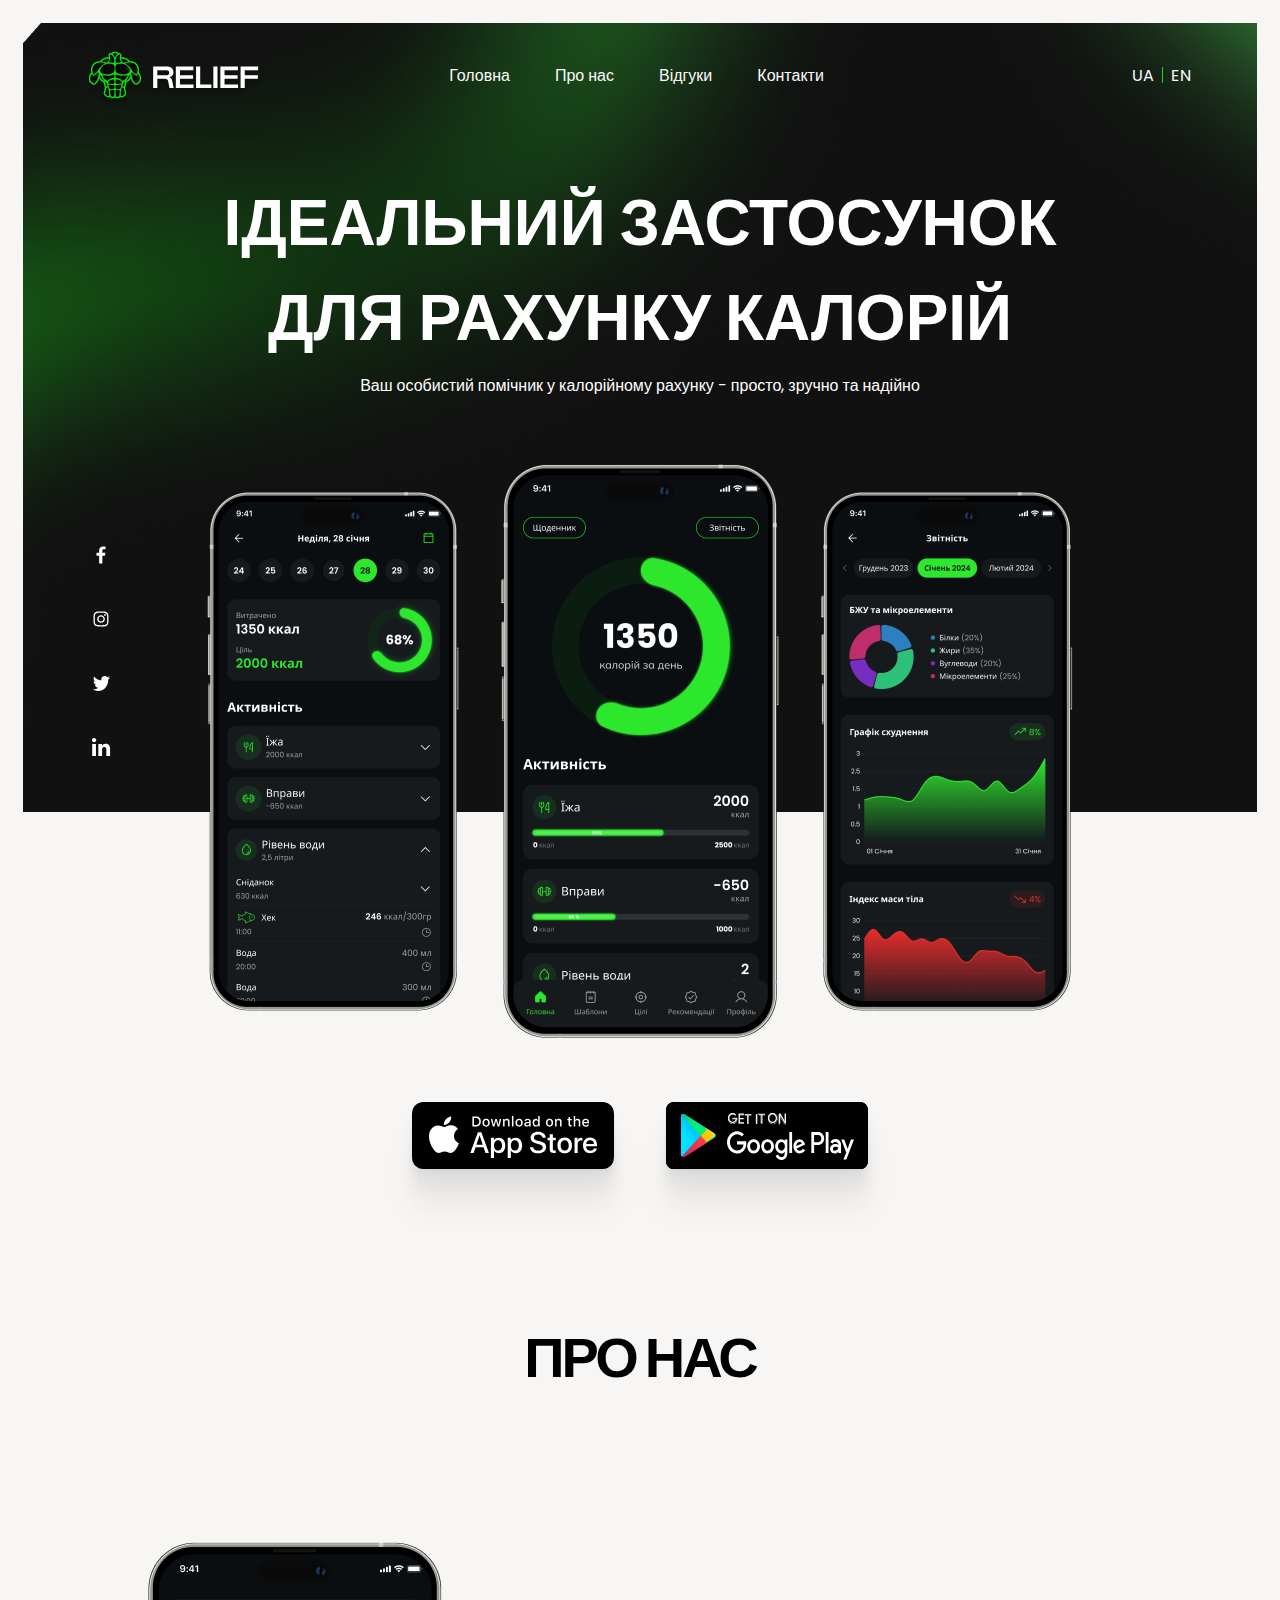
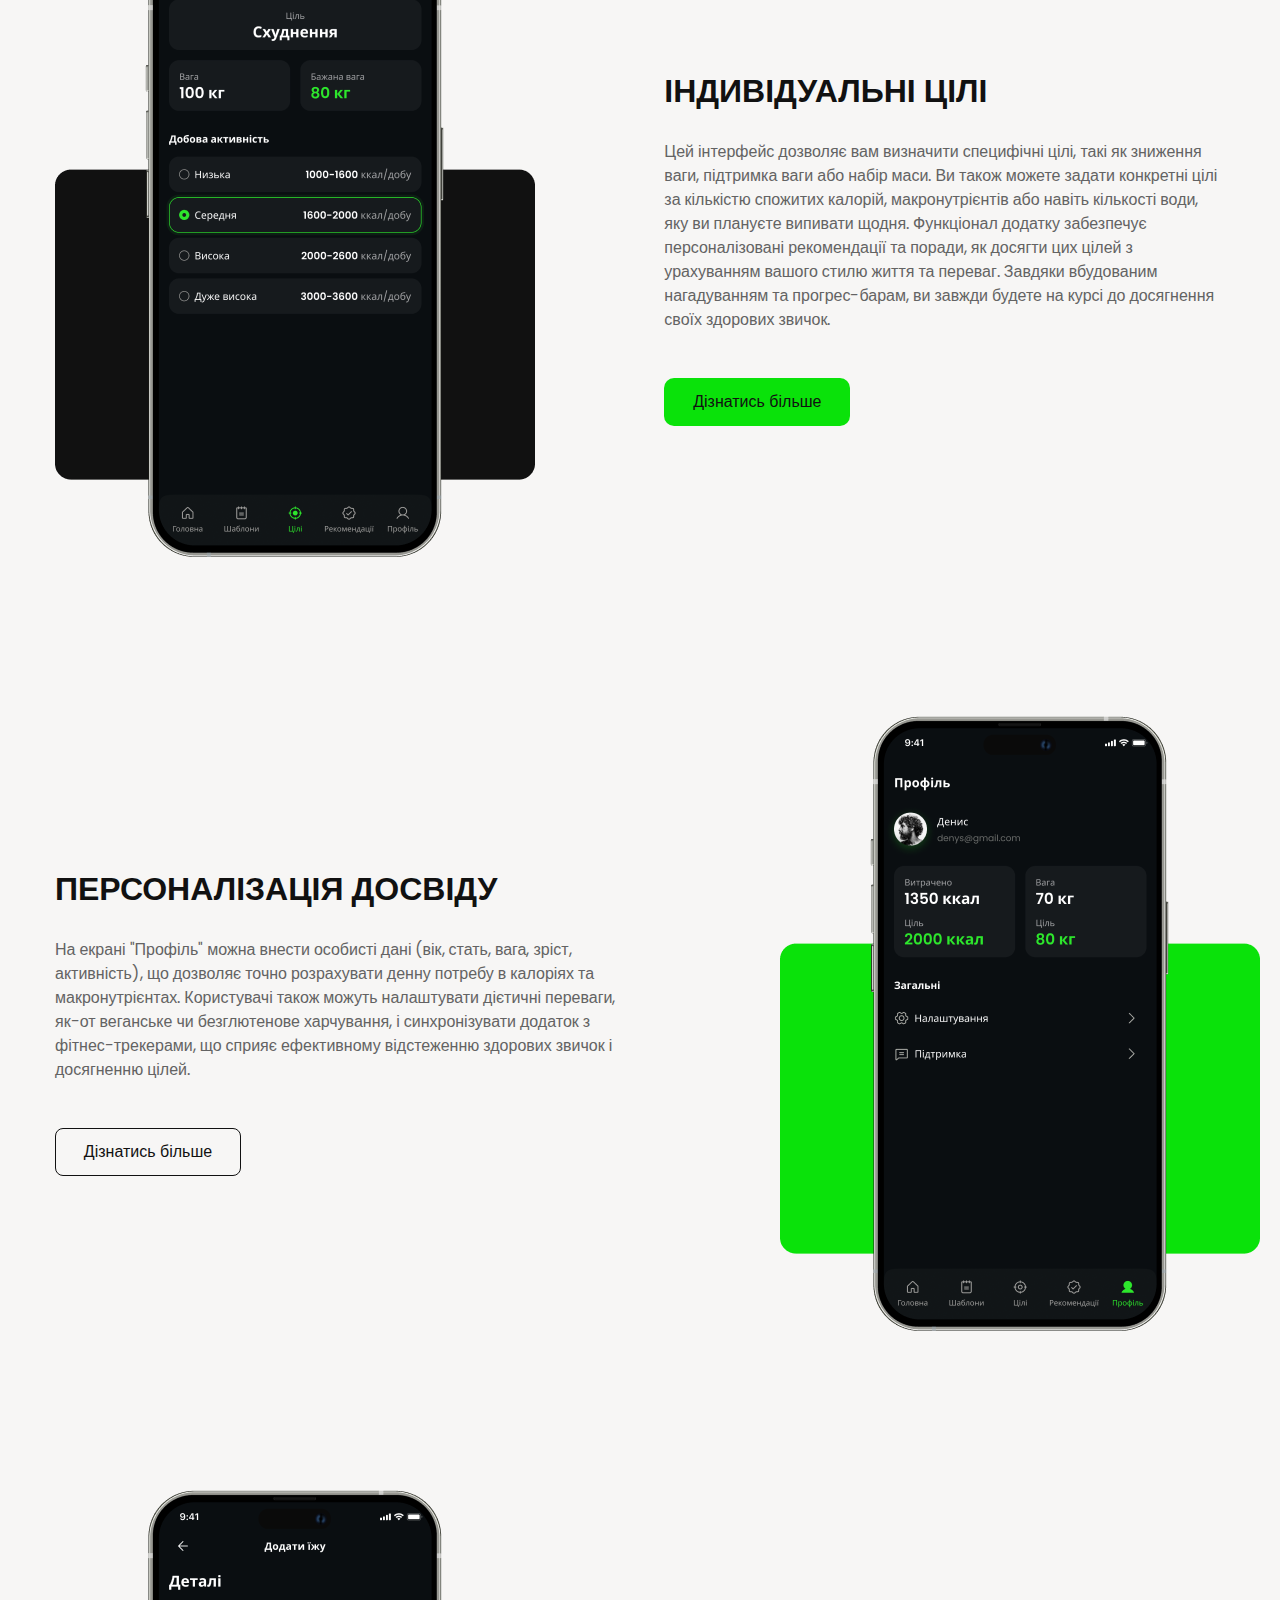
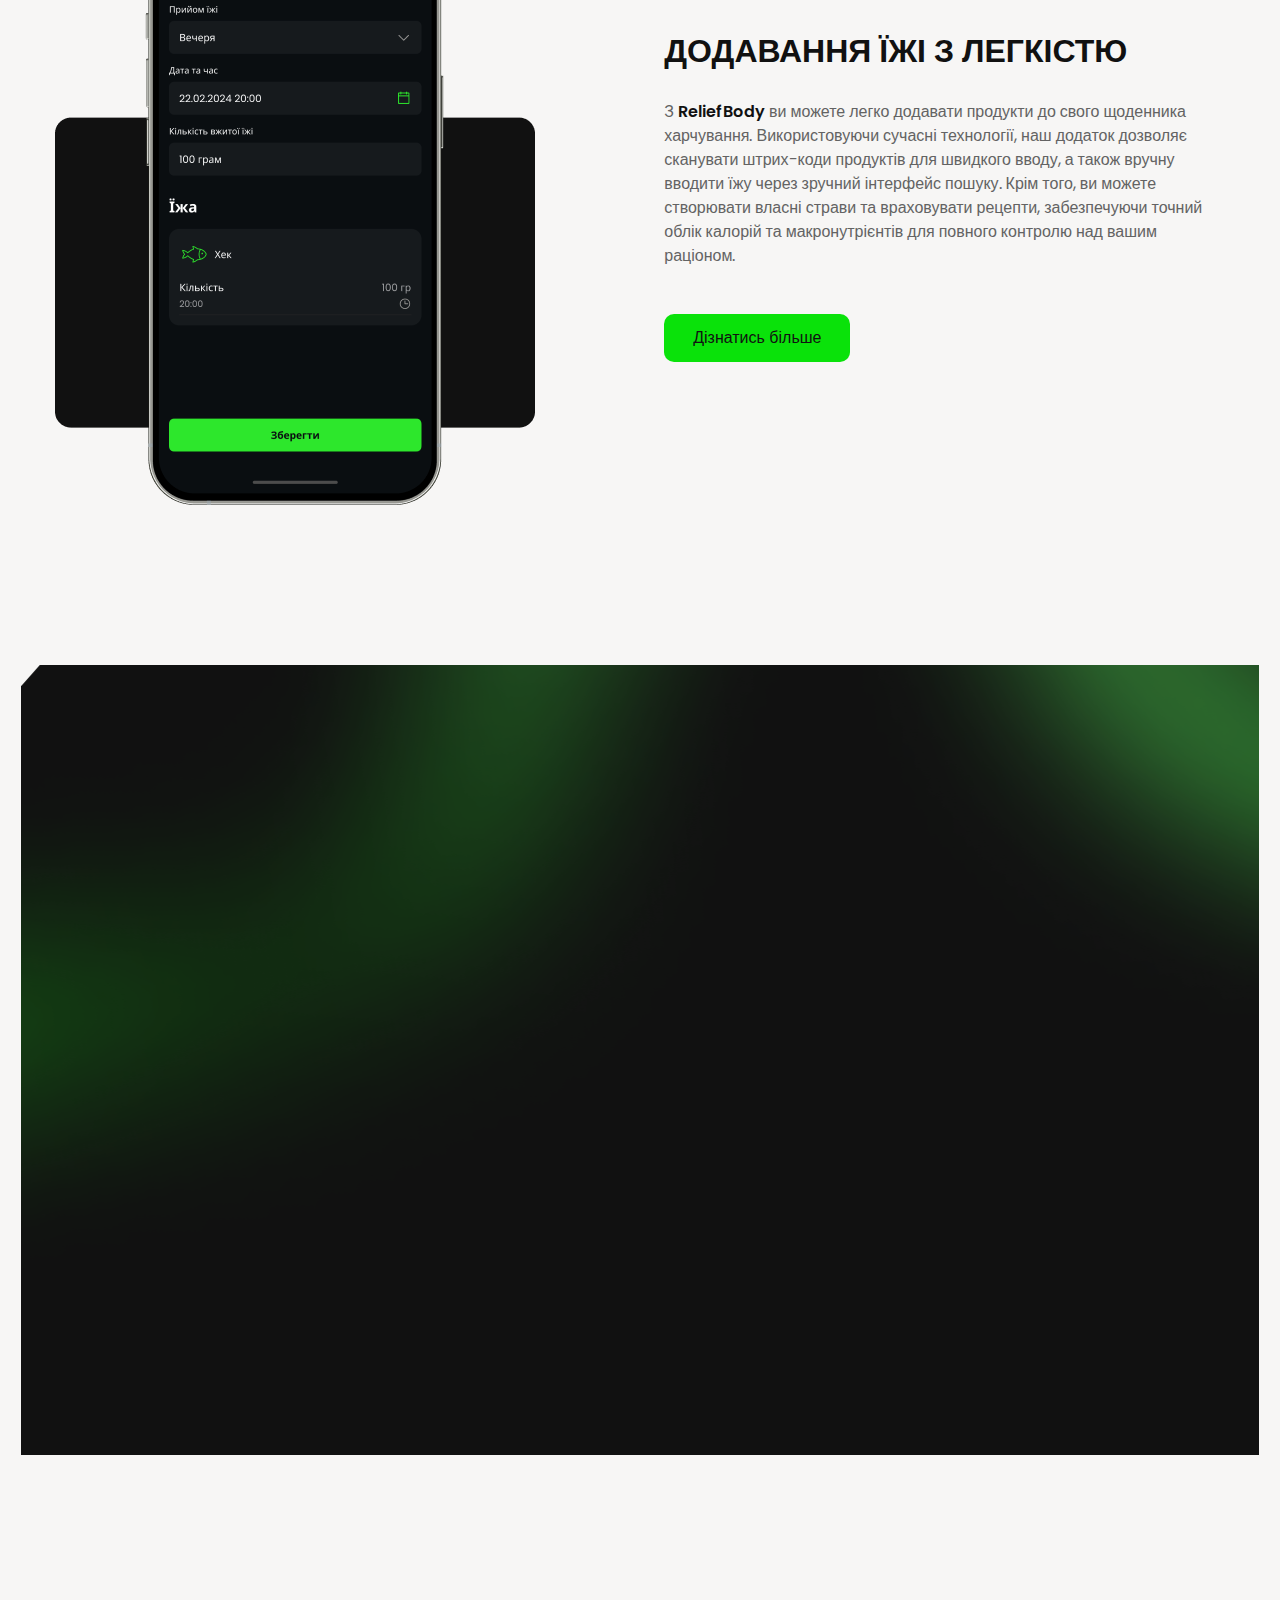
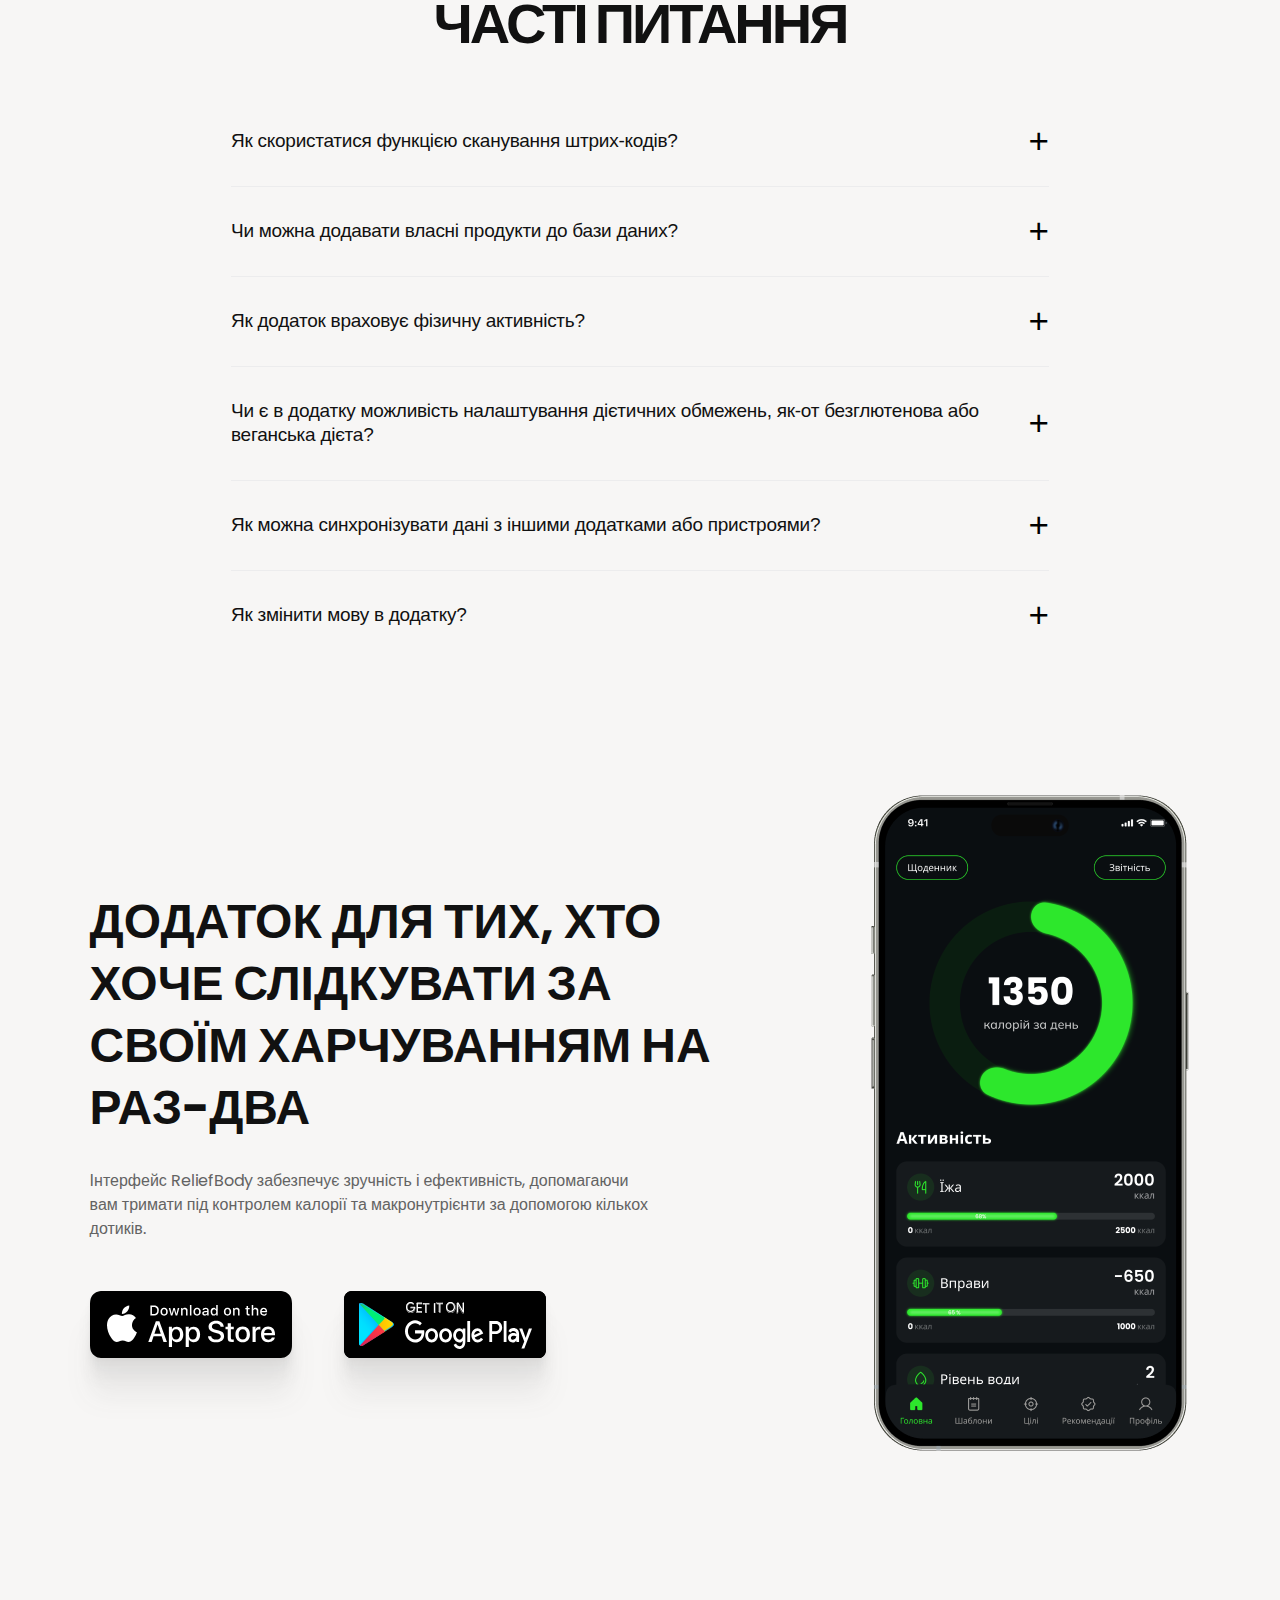
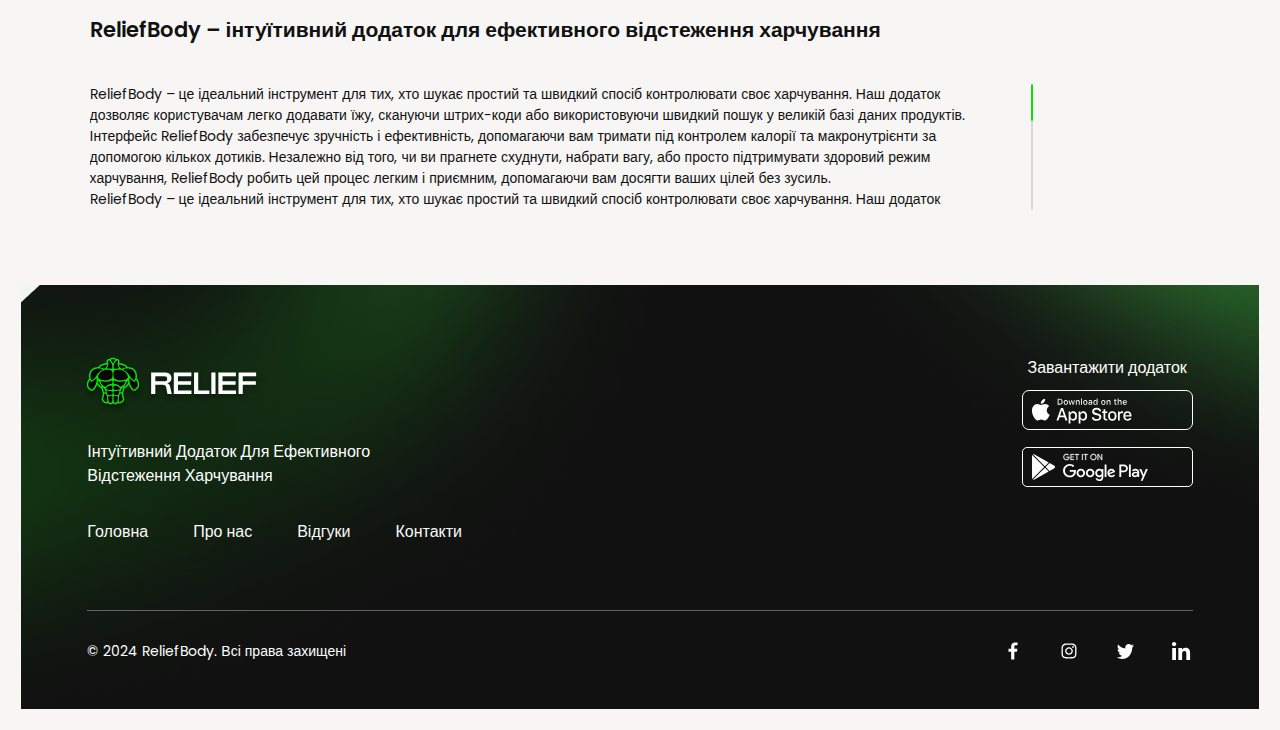
==== commit 6c11e7c3: "Add files via upload" ====
--- a/index.html
+++ b/index.html
@@ -1,3 +1,5 @@
+<!-- index.html -->
+
 <!doctype html>
 <html lang="uk">
 <head>
@@ -12,6 +14,7 @@
     <title>Relife Body</title>
 </head>
 <body>
+    <div class="overlay"></div>
     <header class="header">
         <div class="container">
             <div class="header-content">
@@ -27,10 +30,10 @@
                         </ul>
 
                         <div class="social-icons2">
-                                <img src="static/images/landingPage1/facebook.svg" alt="Facebook">
-                                <img src="static/images/landingPage1/insta.svg" alt="Instagram">
-                                <img src="static/images/landingPage1/twitter.svg" alt="Twitter">
-                                <img src="static/images/landingPage1/linkedin.svg" alt="LinkedIn">
+                            <img src="static/images/landingPage1/facebook.svg" alt="Facebook">
+                            <img src="static/images/landingPage1/insta.svg" alt="Instagram">
+                            <img src="static/images/landingPage1/twitter.svg" alt="Twitter">
+                            <img src="static/images/landingPage1/linkedin.svg" alt="LinkedIn">
                         </div>
                         <div class="language-switch">
                             <span>UA</span>
@@ -113,7 +116,6 @@
             </div>
         </div>
     </section>
-
     <section class="testimonials"><!--
         <div class="container">
             <h1>Наші клієнти</h1>
@@ -308,7 +310,59 @@
             </div>
         </div>
     </footer>
-    <script src="static/simplebar.js"></script>
-    <script src="static/script.js"></script>
+
+    <script src="/static/simplebar.js"></script>
+    <script>
+        function preventScroll(e) {
+            e.preventDefault();
+        }
+
+        function preventScrollKeys(e) {
+            const keys = [32, 37, 38, 39, 40]; // Space and arrow keys
+            if (keys.includes(e.keyCode)) {
+                e.preventDefault();
+            }
+        }
+
+        function toggleMenu() {
+            const nav = document.querySelector('.nav');
+            const html = document.documentElement;
+            const overlay = document.querySelector('.overlay'); // Add this line
+
+            document.querySelector('.hamburger-menu').classList.toggle('active');
+            nav.classList.toggle('open');
+            html.classList.toggle('no-scroll');
+            overlay.classList.toggle('active'); // Add this line
+
+            if (nav.classList.contains('open')) {
+                window.addEventListener('wheel', preventScroll, { passive: false });
+                window.addEventListener('touchmove', preventScroll, { passive: false });
+                window.addEventListener('keydown', preventScrollKeys);
+            } else {
+                window.removeEventListener('wheel', preventScroll, { passive: false });
+                window.removeEventListener('touchmove', preventScroll, { passive: false });
+                window.removeEventListener('keydown', preventScrollKeys);
+            }
+        }
+
+        document.querySelector('.hamburger-menu').addEventListener('click', toggleMenu);
+
+        function toggleAnswer(element) {
+        const answer = element.nextElementSibling;
+        const icon = element.querySelector('.icon');
+
+        if (answer.style.height && answer.style.height !== '0px') {
+            // Згорнути відповідь
+            answer.style.height = '0';
+            answer.style.opacity = '0';
+            icon.textContent = "+";
+        } else {
+            // Відкрити відповідь
+            answer.style.height = answer.scrollHeight + 'px';
+            answer.style.opacity = '1';
+            icon.textContent = "−";
+        }
+    }
+    </script>
 </body>
 </html>
--- a/static/style.css
+++ b/static/style.css
@@ -1,3 +1,4 @@
+/* General Styles */
 html {
     box-sizing: border-box;
     margin: 0;
@@ -22,103 +23,31 @@
     display: flex !important;
 }
 
-/* header */
-.header {
-    background-image: url(images/landingPage1/bg.png);
-    background-repeat: no-repeat;
-    max-width: 1392px;
-    min-height: 790px;
-    margin: 1.8%;
-}
-
-.container {
-    max-width: 1240px;
-    margin: 0 5.35%;
-}
-
-.imgForBurger {
+/* Disable scrolling */
+.no-scroll {
+    overflow: hidden;
+}
+
+/* Overlay for dark background */
+.overlay {
     display: none;
-}
-
-.header-content .navbar {
-    padding-top: 16px;
-    margin-bottom: 64px;
-}
-
-.nav .nav-menu {
-    display: flex;
-    gap: 45px;
-    padding-right: 175px;
-    list-style: none;
-}
-
-.nav a {
-    color: #FAFAFA;
-    font-size: 16px;
-    font-style: normal;
-    font-weight: 400;
-    line-height: normal;
-    text-decoration: none;
-}
-
-.social-icons2 {
-    display: none;
-    gap: 32px;
-}
-
-.nav span {
-    color: #FAFAFA;
-    font-size: 16px;
-    font-style: normal;
-    font-weight: 400;
-    line-height: normal;
-}
+    position: fixed;
+    top: 0;
+    left: 0;
+    width: 100%;
+    height: 100%;
+    background: rgba(17, 17, 17, 0.80);
+    z-index: 999; /* Ensure it is below the nav but above other content */
+}
+
+/* Show overlay when active */
+.overlay.active {
+    display: block;
+}
+
+/* Ensure .nav is above .phone-photo */
 .nav {
-    display: flex;
-    align-items: center;
-    justify-content: space-between;
-}
-
-.language-switch {
-    display: flex;
-    align-items: center;
-    gap: 8px;
-}
-
-.vertical-line {
-    width: 1px;
-    height: 16px;
-    background-color: var(--Green, #0AE20A);
-}
-
-.hero-text h1 {
-    color: #FFF;
-    text-align: center;
-    font-size: 64px;
-    font-style: normal;
-    font-weight: 700;
-    line-height: normal;
-    text-transform: uppercase;
-    margin: 0 auto;
-    margin-bottom: 8px;
-}
-
-.hero-text h4 {
-    color: #FFF;
-    text-align: center;
-    font-size: 16px;
-    font-style: normal;
-    font-weight: 400;
-    line-height: normal;
-    margin: 0 auto;
-}
-
-.social-icons {
-    max-width: 24px;
-    display: flex;
-    flex-direction: column;
-    gap: 40px;
-    margin-top: 145px;
+    z-index: 1000; /* or any high value to ensure it is on top */
 }
 
 .hamburger-menu {
@@ -129,29 +58,40 @@
     width: 30px;
     height: 18px;
     cursor: pointer;
-}
-
+    z-index: 1300; /* Ensure hamburger menu is above nav */
+}
+
+/* Ensure .hamburger-menu span has a fixed size and rounded corners */
 .hamburger-menu span {
+    width: 30px;
     height: 2px;
-    width: 100%;
-    transform: scale(1);
     background-color: #FFFFFF;
+    display: block;
+    border-radius: 1px; /* Adds rounded corners */
+    transition: all 0.3s ease 0s;
 }
 
 .hamburger-menu::before, .hamburger-menu::after {
     content: '';
     position: absolute;
+    width: 30px;
     height: 2px;
-    width: 100%;
     background-color: #FFFFFF;
+    border-radius: 1px; /* Adds rounded corners */
     transition: all 0.3s ease 0s;
 }
 
-.hamburger-menu::before { top: 0; }
-
-.hamburger-menu::after { bottom: 0; }
-
-.hamburger-menu.active span { transform: scale(0); }
+.hamburger-menu::before {
+    top: 0;
+}
+
+.hamburger-menu::after {
+    bottom: 0;
+}
+
+.hamburger-menu.active span {
+    transform: scale(0);
+}
 
 .hamburger-menu.active::before {
     top: 50%;
@@ -163,6 +103,26 @@
     transform: rotate(-45deg);
 }
 
+.nav.open + .logo {
+    display: inline;
+    position: absolute;
+    z-index: 1100;
+}
+
+.logo {
+    display: none;
+    z-index: 1300;
+}
+
+
+.nav.open .language-switch {
+    border-top: 1px solid #464646;
+    padding-top: 16px;
+    width: calc(100% - 24%);
+    box-sizing: border-box;
+}
+
+/*Phone*/
 .phone-photo {
     display: flex;
     align-items: center;
@@ -179,6 +139,101 @@
     height: auto;
 }
 
+/* Header */
+.header {
+    background-image: url(images/landingPage1/bg.png);
+    background-repeat: no-repeat;
+    max-width: 1392px;
+    min-height: 790px;
+    margin: 1.8%;
+}
+
+.container {
+    max-width: 1240px;
+    margin: 0 5.35%;
+}
+
+.header-content .navbar {
+    padding-top: 16px;
+    margin-bottom: 64px;
+}
+
+.nav .nav-menu {
+    display: flex;
+    gap: 45px;
+    padding-right: 175px;
+    list-style: none;
+}
+
+.nav a {
+    color: #FAFAFA;
+    font-size: 16px;
+    font-style: normal;
+    font-weight: 400;
+    line-height: normal;
+    text-decoration: none;
+}
+
+.social-icons2 {
+    display: none;
+    gap: 32px;
+}
+
+.nav span {
+    color: #FAFAFA;
+    font-size: 16px;
+    font-style: normal;
+    font-weight: 400;
+    line-height: normal;
+}
+
+.nav {
+    display: flex;
+    align-items: center;
+    justify-content: space-between;
+}
+
+.language-switch {
+    display: flex;
+    align-items: center;
+    gap: 8px;
+}
+
+.vertical-line {
+    width: 1px;
+    height: 16px;
+    background-color: var(--Green, #0AE20A);
+}
+
+.hero-text h1 {
+    color: #FFF;
+    text-align: center;
+    font-size: 64px;
+    font-style: normal;
+    font-weight: 700;
+    line-height: normal;
+    text-transform: uppercase;
+    margin: 0 auto;
+    margin-bottom: 8px;
+}
+
+.hero-text h4 {
+    color: #FFF;
+    text-align: center;
+    font-size: 16px;
+    font-style: normal;
+    font-weight: 400;
+    line-height: normal;
+    margin: 0 auto;
+}
+
+.social-icons {
+    max-width: 24px;
+    display: flex;
+    flex-direction: column;
+    gap: 40px;
+    margin-top: 145px;
+}
 
 /* about section */
 .about-section {
@@ -261,7 +316,7 @@
 }
 
 .button1 {
-    border: none; 
+    border: none;
     border-radius: 10px;
     background: #0AE20A; width: 186px; height: 48px;
     color: #111111;
@@ -273,8 +328,11 @@
 }
 
 .button2 {
-    border-radius: 8px; 
-    border: 1px solid #111; width: 186px; height: 48px;
+    border-radius: 8px;
+    border: 1px solid #111;
+    width: 186px;
+    height: 48px;
+    background-color: transparent;
     color: #111111;
     font-size: 16px;
     font-weight: 400;
@@ -283,6 +341,7 @@
     margin-top: 20px;
 }
 
+
 .feature-item.reverse {
     flex-direction: row-reverse;
 }
@@ -295,8 +354,6 @@
 .feature-item.reverse img {
     padding-left: 100px;
 }
-
-
 
 /*testimonials*/
 .testimonials {
@@ -597,7 +654,107 @@
     opacity: 1;
 }
 
-/* Медіа-запити для адаптивних розмірів */
+/* footer */
+.footer {
+    background-image: url(images/landingPage1/bg3.png);
+    background-repeat: no-repeat;
+    max-width: 1392px;
+    min-height: 424px;
+    margin: 1.65%;
+    margin-top: 75px;
+}
+
+.footer-content {
+    display: flex;
+    padding-top: 60px;
+    justify-content: space-between;
+    margin-bottom: 50px;
+}
+
+.footer-info {
+    text-align: left;
+}
+
+.footer-info .nav-menu{
+    display: flex;
+    gap: 45px;
+    list-style: none;
+    padding: 0;
+    padding-top: 15px;
+    margin-left: 0;
+}
+
+.footer-info .nav-menu a {
+    color: #FAFAFA;
+    font-size: 16px;
+    font-style: normal;
+    font-weight: 400;
+    line-height: normal;
+    text-decoration: none;
+}
+
+.footer-info .download-links {
+    margin: 0;
+}
+
+.footer-logo p {
+    color: #FFF;
+    font-size: 16px;
+    font-style: normal;
+    font-weight: 400;
+    line-height: 24px;
+    text-transform: capitalize;
+    max-width: 320px;
+}
+
+.footer-content .download-links {
+    margin: 0;
+    flex-direction: column;
+    gap: 10px;
+    padding-bottom: 55px;
+}
+
+.footer-content .download-links h3 {
+    color: #FFF;
+    font-size: 16px;
+    font-style: normal;
+    font-weight: 500;
+    line-height: 24px;
+    margin: 0;
+}
+
+.footer-bottom {
+    border-top: 1px solid #636363;
+}
+
+.footer-bottom .container {
+    display: flex;
+    align-items: center;
+    margin: 0;
+    margin-top: 2.5%;
+    justify-content: space-between;
+}
+
+.social-icons3 {
+    margin-top: 0;
+    display: flex;
+    gap: 32px;
+    max-height: 24px;
+    max-width: 192px;
+    flex-direction: row
+}
+
+.footer-bottom p {
+    color: #FFF;
+    font-size: 14px;
+    font-style: normal;
+    font-weight: 400;
+    line-height: 20px;
+    margin: 0;
+}
+
+
+/* Media Queries */
 @media (max-width: 1220px) {
     /*testimonials*/
     .text-item p {
@@ -611,11 +768,7 @@
 
 @media (max-width: 1024px) {
 
-    /* header */
-    .logoNav, .imgForBurger {
-        height: 38px;
-    }
-
+    /* Header Styles */
     .header {
         min-height: 624px;
     }
@@ -641,7 +794,7 @@
     .phone-photo .m {
         width: 40%;
     }
-    
+
     .phone-photo .mCentral {
         width: 45%;
     }
@@ -695,6 +848,7 @@
     .content h1 {
         font-size: 35px;
     }
+
 }
 
 @media (max-width: 860px) {
@@ -761,8 +915,7 @@
     }
 
     .user-photo {
-        display: none;
-    }*/
+        display: none;*/
 
     /*final-info*/
     .final-info {
@@ -794,7 +947,7 @@
     .download-links2_2 {
         display: flex;
         justify-content: center; /* Центруємо кнопки завантаження */
-        
+
     }
 
     .download-links2_2 img {
@@ -804,24 +957,52 @@
     .download-links2 {
         display: none;
     }
-    
+
     .scrolling-container {
         margin-top: 60px;
     }
+
+    /* footer */
+    .footer {
+        min-height: 350px;
+    }
+
+    .footer-content {
+        padding-top: 30px;
+        margin-bottom: 30px;
+    }
+
+    .footer-logo p {
+        font-size: 15px;
+    }
 }
 
 @media (max-width: 768px) {
+    .header {
+        background-image: url(images/landingPage1/768bg.png);
+        max-width: 768px;
+    }
+
+    .testimonials {
+        background-image: url(images/landingPage1/768bg2.png);
+        max-width: 768px;
+    }
+
+    .footer {
+        background-image: url(images/landingPage1/768bg3.png);
+        max-width: 768px;
+    }
 
     /* header */
-    .logoNav, .imgForBurger {
-        height: 36px;
+    .logo2, .logo {
+        height: 60px;
     }
 
     .hero-text h1 {
         font-size: 38px;
     }
 
-    .imgForBurger {
+    .logo {
         display: inline !important;
     }
 
@@ -833,13 +1014,15 @@
         display: flex;
     }
 
-    .hamburger-menu { 
+    .hamburger-menu {
         display: flex;
-    }
+        margin-left: -50px;
+    }
+
 
     .navbar {
         display: flex;
-        justify-content: space-around;
+        justify-content: space-between;
         align-items: center;
         gap: 50%;
     }
@@ -847,7 +1030,7 @@
     .phone-photo .m {
         width: 50%;
     }
-    
+
     .phone-photo .mCentral {
         width: 55%;
     }
@@ -856,9 +1039,9 @@
         display: none;
     }
 
-    .nav { 
+    .nav {
         display: none;
-        background-image: url(images/landingPage1/bg.png);
+        background-image: url(images/landingPage1/bgBurger.png);
         background-repeat: no-repeat;
         position: fixed;
         width: 100%;
@@ -866,9 +1049,25 @@
         top: 0; bottom: 0; left: 0; right: 0;
         overflow: auto;
         justify-content: space-around;
-        gap: 50%;
         flex-direction: column;
         align-items: flex-start;
+    }
+
+    .nav.open .language-switch {
+        border-top: 1px solid #464646;
+        padding-top: 16px;
+        width: calc(100% - 12%);
+        box-sizing: border-box;
+    }
+
+    .nav.open .nav-menu{
+        align-items: flex-start;
+    }
+
+    .nav.open .language-switch,
+    .nav-menu,
+    .social-icons2 {
+        margin-left: 7%;
     }
 
     .navbar .nav-menu {
@@ -876,8 +1075,9 @@
         gap: 24px;
         padding: 0;
         flex-direction: column;
-    }
-    
+        margin-top: 100px;
+    }
+
     .social-icons2 {
         display: flex;
         max-height: 24px;
@@ -892,15 +1092,15 @@
     .faq h1 {
         font-size: 35px;
     }
-    
+
     .faq-question-text {
         font-size: 15px;
     }
-    
+
     .faq-question .icon {
         font-size: 25px;
     }
-    
+
     .faq-answer {
         font-size: 14px;
     }
@@ -923,31 +1123,36 @@
     .scrolling-text {
         height: 150px;
     }
-}
-
-
-@media (max-width: 600px) {
+
+    /*footer*/
+    .footer {
+        min-height: 320px;
+    }
+}
+
+@media (max-width: 625px) {
+    /* Header Styles */
     /* header */
     .hero-text h1 {
         font-size: 30px;
     }
-
+    
     .hero-text h4 {
         max-width: 271px;
     }
-
+    
     .phone-photo .m {
         display: none;
     }
-
+    
     .phone-photo .mCentral {
         width: 200%;
     }
-
+    
     .phone-photo {
         top: 300px
     }
-
+    
     .header-content .navbar {
         margin-bottom: 30px;
     }
@@ -973,13 +1178,58 @@
     .scrolling-text {
         height: 200px;
     }
+
+    /*footer*/
+    .footer {
+        min-height: 550px;
+    }
+
+    .footer-info {
+        text-align: center;
+        margin-bottom: 20px;
+    }
+
+    .footer-content {
+        flex-direction: column;
+        align-items: center;
+        margin-bottom: 30px;
+        padding-top: 15px;
+    }
+
+    .footer-logo p {
+        margin-top: 5px;
+    }
+
+    .footer-info .nav-menu {
+        flex-direction: column;
+        gap: 15px;
+        padding-top: 0;
+        margin: 16px auto;
+    }
+
+    .footer-content .download-links {
+        padding: 0;
+        max-width: 350px;
+        flex-direction: row;
+    }
+
+    .footer-content .download-links h3 {
+        display: none;
+    }
+
+    .footer-bottom .container {
+        flex-direction: column-reverse;
+        gap: 20px;
+        margin-top: 20px;
+    }
+
 }
 
 @media (max-width: 430px) {
 
-    /* header */
-    .logoNav, .imgForBurger {
-        height: 36px;
+    /* Header Styles */
+    .logoNav, .logo {
+        height: 55px;
     }
 
     .hero-text h1 {
@@ -993,7 +1243,7 @@
     .phone-photo .m {
         display: none;
     }
-    
+
     .phone-photo {
         top: 270px
     }
@@ -1023,11 +1273,11 @@
     .feature-text p {
         font-size: 14px;
     }
-    
+
     .feature-text h2 {
         font-size: 24px;
     }
-    
+
     .feature-text .highlight {
         font-size: 14px;
     }
@@ -1054,15 +1304,15 @@
     .faq h1 {
         font-size: 28px;
     }
-    
+
     .faq-question-text {
         font-size: 15px;
     }
-    
+
     .faq-question .icon {
         font-size: 25px;
     }
-    
+
     .faq-answer {
         font-size: 14px;
     }
@@ -1083,7 +1333,7 @@
     .content h1 {
         font-size: 24px;
     }
-    
+
     .scrolling-container {
         margin-top: 30px;
     }
@@ -1091,11 +1341,21 @@
     .scrolling-text {
         height: 250px;
     }
+
+    /*footer*/
+    .footer {
+        min-height: 510px;
+    }
+
+    .footer img {
+        width: 100%;
+    }
+
+
 }
 
 @media (max-width: 376px) {
-
-    /* header */
+    /* Header Styles */
     .phone-photo .mCentral {
         width: 150%;
     }
@@ -1155,4 +1415,4 @@
     .scrolling-text {
         height: 300px;
     }
-}+}
